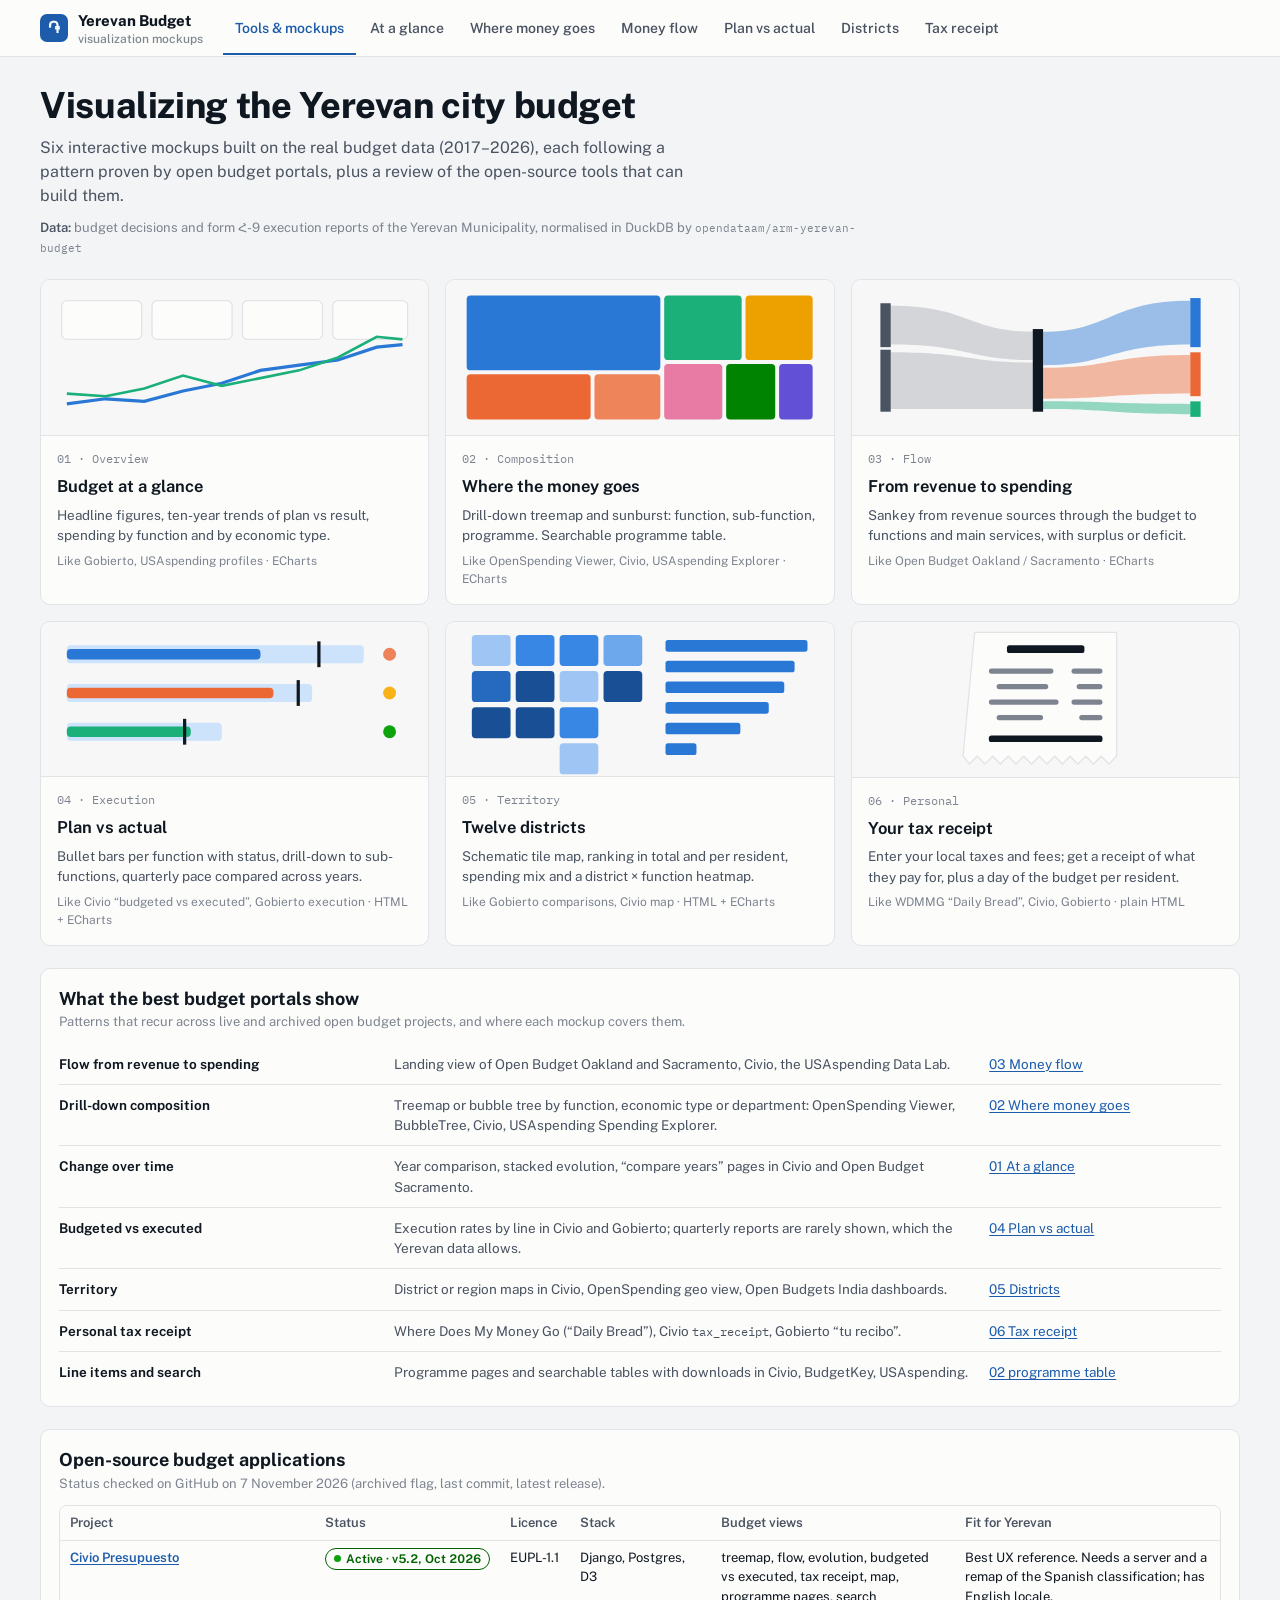
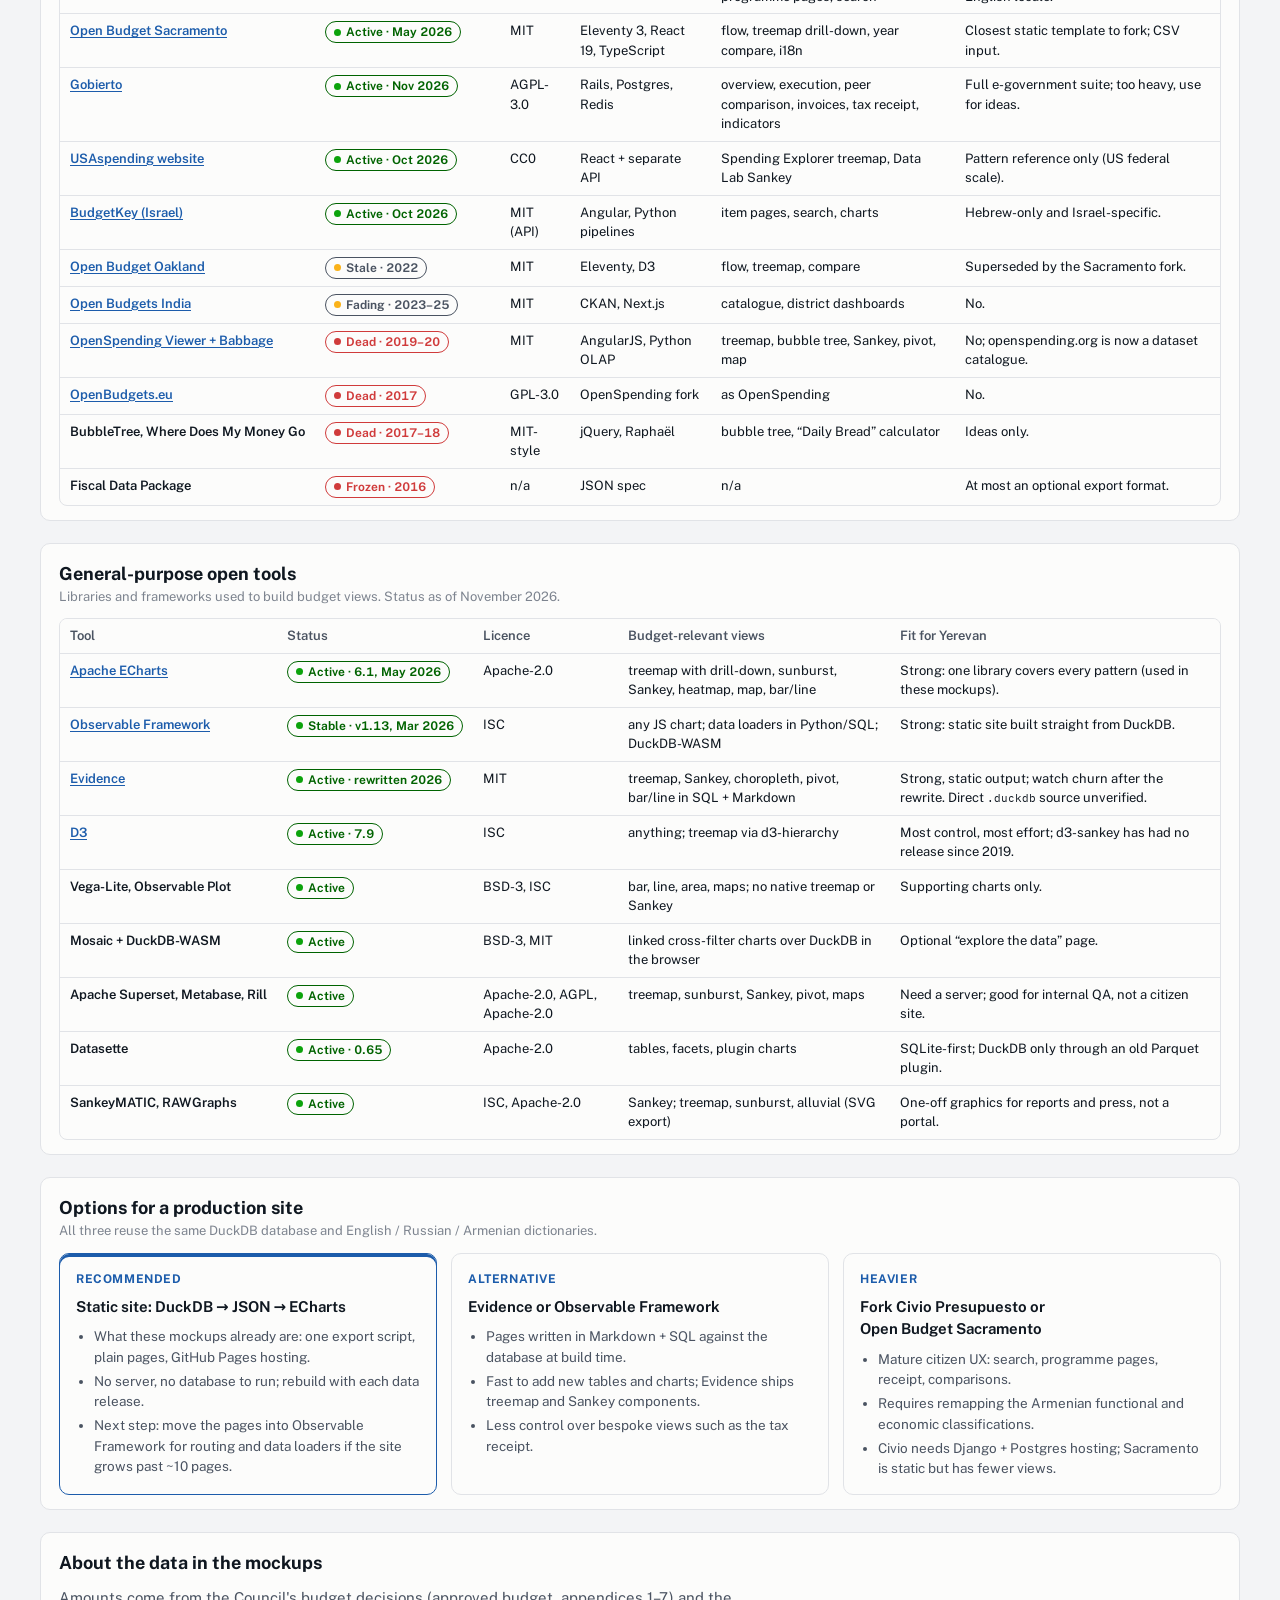
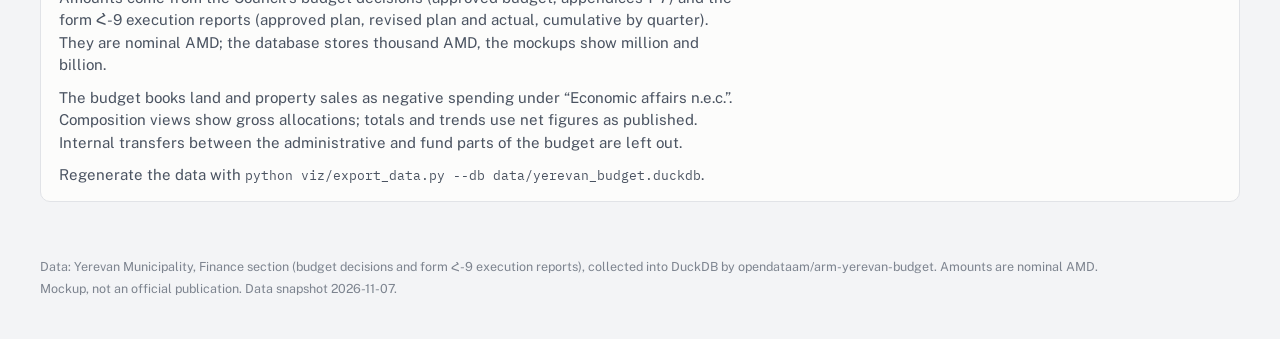
==== viz/mockups/index.html @ e4bfe1ef "feat(viz): interactive budget visualization mockups Six static mockups of the Yerevan city budget wi" ====
<!DOCTYPE html>
<html lang="en">
<head>
<meta charset="utf-8">
<meta name="viewport" content="width=device-width, initial-scale=1">
<title>Yerevan Budget Visualization Mockups</title>
<link rel="preconnect" href="https://fonts.googleapis.com">
<link rel="preconnect" href="https://fonts.gstatic.com" crossorigin>
<link href="https://fonts.googleapis.com/css2?family=IBM+Plex+Mono:wght@400;500&family=Public+Sans:wght@400;500;600;700;800&display=swap" rel="stylesheet">
<link rel="stylesheet" href="assets/style.css">
<style>
  .gallery { display: grid; gap: 16px; grid-template-columns: repeat(auto-fill, minmax(min(100%, 300px), 1fr)); }
  .mock {
    display: grid; grid-template-rows: auto 1fr; background: var(--surface); border: 1px solid var(--line);
    border-radius: var(--radius); overflow: hidden; text-decoration: none; color: inherit; transition: border-color 0.15s, transform 0.15s;
  }
  .mock:hover { border-color: var(--accent); transform: translateY(-2px); }
  .mock svg { display: block; width: 100%; height: auto; background: color-mix(in srgb, var(--bg) 60%, var(--surface)); border-bottom: 1px solid var(--line); }
  .mock .body { padding: 14px 16px 16px; display: grid; gap: 6px; align-content: start; }
  .mock .num { font-family: var(--font-mono); font-size: 12px; color: var(--muted); }
  .mock h3 { font-size: 16.5px; }
  .mock p { font-size: 13.5px; color: var(--ink-2); }
  .mock .from { font-size: 12px; color: var(--muted); }
  .patterns { display: grid; gap: 0; }
  .prow { display: grid; grid-template-columns: minmax(200px, 1.1fr) 2fr minmax(140px, 0.8fr); gap: 16px; padding: 10px 0; border-bottom: 1px solid var(--line); font-size: 13.5px; }
  .prow:last-child { border-bottom: 0; }
  .prow b { font-weight: 650; }
  .prow span { color: var(--ink-2); }
  @media (max-width: 720px) { .prow { grid-template-columns: 1fr; gap: 2px; } }
  table.data td { font-size: 13px; }
  table.data td:first-child { font-weight: 600; white-space: nowrap; }
  .tools-wrap { max-height: none; }
  .recs { display: grid; gap: 14px; grid-template-columns: repeat(auto-fit, minmax(min(100%, 300px), 1fr)); }
  .rec { border: 1px solid var(--line); border-radius: var(--radius); padding: 16px; display: grid; gap: 8px; align-content: start; background: var(--surface); }
  .rec.pick { border-color: var(--accent); box-shadow: inset 0 3px 0 var(--accent); }
  .rec .tag { font-size: 12px; font-weight: 700; color: var(--accent); text-transform: uppercase; letter-spacing: 0.05em; }
  .rec ul { margin: 0; padding-left: 18px; font-size: 13.5px; color: var(--ink-2); display: grid; gap: 4px; }
  .prose { max-width: 75ch; color: var(--ink-2); display: grid; gap: 10px; }
</style>
</head>
<body>
<main class="page">
  <div class="page-head">
    <h1>Visualizing the Yerevan city budget</h1>
    <p class="lede">Six interactive mockups built on the real budget data (2017–2026), each following a pattern proven by open budget portals, plus a review of the open-source tools that can build them.</p>
    <div class="pattern"><span><b>Data:</b> budget decisions and form Հ-9 execution reports of the Yerevan Municipality, normalised in DuckDB by <span class="mono">opendataam/arm-yerevan-budget</span></span></div>
  </div>

  <section class="gallery" aria-label="Mockups">
    <a class="mock" href="overview.html">
      <svg viewBox="0 0 300 120" aria-hidden="true">
        <rect x="16" y="16" width="62" height="30" rx="4" fill="var(--surface)" stroke="var(--line)"/><rect x="86" y="16" width="62" height="30" rx="4" fill="var(--surface)" stroke="var(--line)"/><rect x="156" y="16" width="62" height="30" rx="4" fill="var(--surface)" stroke="var(--line)"/><rect x="226" y="16" width="58" height="30" rx="4" fill="var(--surface)" stroke="var(--line)"/>
        <polyline points="20,96 50,92 80,94 110,86 140,80 170,70 200,66 230,62 260,52 280,50" fill="none" stroke="var(--s1)" stroke-width="2.5"/>
        <polyline points="20,88 50,90 80,84 110,74 140,82 170,76 200,70 230,60 260,44 280,46" fill="none" stroke="var(--s3)" stroke-width="2"/>
      </svg>
      <div class="body"><span class="num">01 · Overview</span><h3>Budget at a glance</h3>
        <p>Headline figures, ten-year trends of plan vs result, spending by function and by economic type.</p>
        <span class="from">Like Gobierto, USAspending profiles · ECharts</span></div>
    </a>
    <a class="mock" href="treemap.html">
      <svg viewBox="0 0 300 120" aria-hidden="true">
        <rect x="16" y="12" width="150" height="58" rx="3" fill="var(--s1)"/><rect x="16" y="73" width="96" height="35" rx="3" fill="var(--s2)"/>
        <rect x="115" y="73" width="51" height="35" rx="3" fill="var(--s2)" opacity="0.8"/><rect x="169" y="12" width="60" height="50" rx="3" fill="var(--s3)"/>
        <rect x="232" y="12" width="52" height="50" rx="3" fill="var(--s4)"/><rect x="169" y="65" width="45" height="43" rx="3" fill="var(--s5)"/>
        <rect x="217" y="65" width="38" height="43" rx="3" fill="var(--s6)"/><rect x="258" y="65" width="26" height="43" rx="3" fill="var(--s7)"/>
      </svg>
      <div class="body"><span class="num">02 · Composition</span><h3>Where the money goes</h3>
        <p>Drill-down treemap and sunburst: function, sub-function, programme. Searchable programme table.</p>
        <span class="from">Like OpenSpending Viewer, Civio, USAspending Explorer · ECharts</span></div>
    </a>
    <a class="mock" href="flow.html">
      <svg viewBox="0 0 300 120" aria-hidden="true">
        <path d="M30 20 C 90 20, 90 40, 140 40 L 140 62 C 90 62, 90 50, 30 50 Z" fill="var(--muted)" opacity="0.3"/>
        <path d="M30 56 C 90 56, 90 64, 140 64 L 140 100 C 90 100, 90 100, 30 100 Z" fill="var(--muted)" opacity="0.3"/>
        <path d="M148 40 C 200 40, 200 16, 262 16 L 262 50 C 200 50, 200 66, 148 66 Z" fill="var(--s1)" opacity="0.45"/>
        <path d="M148 68 C 200 68, 200 58, 262 58 L 262 88 C 200 88, 200 92, 148 92 Z" fill="var(--s2)" opacity="0.45"/>
        <path d="M148 94 C 200 94, 200 96, 262 96 L 262 104 C 200 104, 200 100, 148 100 Z" fill="var(--s3)" opacity="0.45"/>
        <rect x="140" y="38" width="8" height="64" fill="var(--ink)"/><rect x="262" y="14" width="8" height="38" fill="var(--s1)"/><rect x="262" y="56" width="8" height="34" fill="var(--s2)"/><rect x="262" y="94" width="8" height="12" fill="var(--s3)"/>
        <rect x="22" y="18" width="8" height="34" fill="var(--ink-2)"/><rect x="22" y="54" width="8" height="48" fill="var(--ink-2)"/>
      </svg>
      <div class="body"><span class="num">03 · Flow</span><h3>From revenue to spending</h3>
        <p>Sankey from revenue sources through the budget to functions and main services, with surplus or deficit.</p>
        <span class="from">Like Open Budget Oakland / Sacramento · ECharts</span></div>
    </a>
    <a class="mock" href="execution.html">
      <svg viewBox="0 0 300 120" aria-hidden="true">
        <g><rect x="20" y="18" width="230" height="14" rx="3" fill="var(--q1)"/><rect x="20" y="21" width="150" height="8" rx="3" fill="var(--s1)"/><rect x="214" y="15" width="2.5" height="20" fill="var(--ink)"/></g>
        <g><rect x="20" y="48" width="190" height="14" rx="3" fill="var(--q1)"/><rect x="20" y="51" width="160" height="8" rx="3" fill="var(--s2)"/><rect x="198" y="45" width="2.5" height="20" fill="var(--ink)"/></g>
        <g><rect x="20" y="78" width="120" height="14" rx="3" fill="var(--q1)"/><rect x="20" y="81" width="96" height="8" rx="3" fill="var(--s3)"/><rect x="110" y="75" width="2.5" height="20" fill="var(--ink)"/></g>
        <circle cx="270" cy="25" r="5" fill="var(--serious)"/><circle cx="270" cy="55" r="5" fill="var(--warning)"/><circle cx="270" cy="85" r="5" fill="var(--good)"/>
      </svg>
      <div class="body"><span class="num">04 · Execution</span><h3>Plan vs actual</h3>
        <p>Bullet bars per function with status, drill-down to sub-functions, quarterly pace compared across years.</p>
        <span class="from">Like Civio “budgeted vs executed”, Gobierto execution · HTML + ECharts</span></div>
    </a>
    <a class="mock" href="districts.html">
      <svg viewBox="0 0 300 120" aria-hidden="true">
        <g transform="translate(20 10)">
          <rect x="0" y="0" width="30" height="24" rx="3" fill="var(--q2)"/><rect x="34" y="0" width="30" height="24" rx="3" fill="var(--q4)"/><rect x="68" y="0" width="30" height="24" rx="3" fill="var(--q4)"/><rect x="102" y="0" width="30" height="24" rx="3" fill="var(--q3)"/>
          <rect x="0" y="28" width="30" height="24" rx="3" fill="var(--q5)"/><rect x="34" y="28" width="30" height="24" rx="3" fill="var(--q6)"/><rect x="68" y="28" width="30" height="24" rx="3" fill="var(--q2)"/><rect x="102" y="28" width="30" height="24" rx="3" fill="var(--q6)"/>
          <rect x="0" y="56" width="30" height="24" rx="3" fill="var(--q6)"/><rect x="34" y="56" width="30" height="24" rx="3" fill="var(--q6)"/><rect x="68" y="56" width="30" height="24" rx="3" fill="var(--q4)"/>
          <rect x="68" y="84" width="30" height="24" rx="3" fill="var(--q2)"/>
        </g>
        <g transform="translate(170 14)"><rect width="110" height="9" rx="2" fill="var(--s1)"/><rect y="16" width="100" height="9" rx="2" fill="var(--s1)"/><rect y="32" width="92" height="9" rx="2" fill="var(--s1)"/><rect y="48" width="80" height="9" rx="2" fill="var(--s1)"/><rect y="64" width="58" height="9" rx="2" fill="var(--s1)"/><rect y="80" width="24" height="9" rx="2" fill="var(--s1)"/></g>
      </svg>
      <div class="body"><span class="num">05 · Territory</span><h3>Twelve districts</h3>
        <p>Schematic tile map, ranking in total and per resident, spending mix and a district × function heatmap.</p>
        <span class="from">Like Gobierto comparisons, Civio map · HTML + ECharts</span></div>
    </a>
    <a class="mock" href="receipt.html">
      <svg viewBox="0 0 300 120" aria-hidden="true">
        <path d="M95 8 H205 V104 l-6 6 -6 -6 -6 6 -6 -6 -6 6 -6 -6 -6 6 -6 -6 -6 6 -6 -6 -6 6 -6 -6 -6 6 -6 -6 -6 6 -6 -6 -6 6 -6 -6 -6 6 -5 -6 Z" fill="var(--surface)" stroke="var(--line)"/>
        <rect x="120" y="18" width="60" height="6" rx="2" fill="var(--ink)"/>
        <g fill="var(--muted)"><rect x="106" y="36" width="50" height="4" rx="2"/><rect x="170" y="36" width="24" height="4" rx="2"/><rect x="112" y="48" width="40" height="4" rx="2"/><rect x="174" y="48" width="20" height="4" rx="2"/><rect x="106" y="60" width="54" height="4" rx="2"/><rect x="170" y="60" width="24" height="4" rx="2"/><rect x="112" y="72" width="36" height="4" rx="2"/><rect x="176" y="72" width="18" height="4" rx="2"/></g>
        <rect x="106" y="88" width="88" height="5" rx="2" fill="var(--ink)"/>
      </svg>
      <div class="body"><span class="num">06 · Personal</span><h3>Your tax receipt</h3>
        <p>Enter your local taxes and fees; get a receipt of what they pay for, plus a day of the budget per resident.</p>
        <span class="from">Like WDMMG “Daily Bread”, Civio, Gobierto · plain HTML</span></div>
    </a>
  </section>

  <section class="card">
    <div class="card-head"><div><h2>What the best budget portals show</h2><p>Patterns that recur across live and archived open budget projects, and where each mockup covers them.</p></div></div>
    <div class="patterns">
      <div class="prow"><b>Flow from revenue to spending</b><span>Landing view of Open Budget Oakland and Sacramento, Civio, the USAspending Data Lab.</span><a href="flow.html">03 Money flow</a></div>
      <div class="prow"><b>Drill-down composition</b><span>Treemap or bubble tree by function, economic type or department: OpenSpending Viewer, BubbleTree, Civio, USAspending Spending Explorer.</span><a href="treemap.html">02 Where money goes</a></div>
      <div class="prow"><b>Change over time</b><span>Year comparison, stacked evolution, “compare years” pages in Civio and Open Budget Sacramento.</span><a href="overview.html">01 At a glance</a></div>
      <div class="prow"><b>Budgeted vs executed</b><span>Execution rates by line in Civio and Gobierto; quarterly reports are rarely shown, which the Yerevan data allows.</span><a href="execution.html">04 Plan vs actual</a></div>
      <div class="prow"><b>Territory</b><span>District or region maps in Civio, OpenSpending geo view, Open Budgets India dashboards.</span><a href="districts.html">05 Districts</a></div>
      <div class="prow"><b>Personal tax receipt</b><span>Where Does My Money Go (“Daily Bread”), Civio <span class="mono">tax_receipt</span>, Gobierto “tu recibo”.</span><a href="receipt.html">06 Tax receipt</a></div>
      <div class="prow"><b>Line items and search</b><span>Programme pages and searchable tables with downloads in Civio, BudgetKey, USAspending.</span><a href="treemap.html">02 programme table</a></div>
    </div>
  </section>

  <section class="card">
    <div class="card-head"><div><h2>Open-source budget applications</h2><p>Status checked on GitHub on 7 November 2026 (archived flag, last commit, latest release).</p></div></div>
    <div class="table-wrap tools-wrap"><table class="data">
      <thead><tr><th>Project</th><th>Status</th><th>Licence</th><th>Stack</th><th>Budget views</th><th>Fit for Yerevan</th></tr></thead>
      <tbody>
        <tr><td><a href="https://github.com/civio/presupuesto">Civio Presupuesto</a></td><td><span class="pill good">Active · v5.2, Oct 2026</span></td><td>EUPL-1.1</td><td>Django, Postgres, D3</td><td>treemap, flow, evolution, budgeted vs executed, tax receipt, map, programme pages, search</td><td>Best UX reference. Needs a server and a remap of the Spanish classification; has English locale.</td></tr>
        <tr><td><a href="https://github.com/opensacorg/openbudgetsac.org">Open Budget Sacramento</a></td><td><span class="pill good">Active · May 2026</span></td><td>MIT</td><td>Eleventy 3, React 19, TypeScript</td><td>flow, treemap drill-down, year compare, i18n</td><td>Closest static template to fork; CSV input.</td></tr>
        <tr><td><a href="https://github.com/PopulateTools/gobierto">Gobierto</a></td><td><span class="pill good">Active · Nov 2026</span></td><td>AGPL-3.0</td><td>Rails, Postgres, Redis</td><td>overview, execution, peer comparison, invoices, tax receipt, indicators</td><td>Full e-government suite; too heavy, use for ideas.</td></tr>
        <tr><td><a href="https://github.com/fedspendingtransparency/usaspending-website">USAspending website</a></td><td><span class="pill good">Active · Oct 2026</span></td><td>CC0</td><td>React + separate API</td><td>Spending Explorer treemap, Data Lab Sankey</td><td>Pattern reference only (US federal scale).</td></tr>
        <tr><td><a href="https://github.com/OpenBudget/budgetkey-app">BudgetKey (Israel)</a></td><td><span class="pill good">Active · Oct 2026</span></td><td>MIT (API)</td><td>Angular, Python pipelines</td><td>item pages, search, charts</td><td>Hebrew-only and Israel-specific.</td></tr>
        <tr><td><a href="https://github.com/openoakland/openbudgetoakland">Open Budget Oakland</a></td><td><span class="pill warning">Stale · 2022</span></td><td>MIT</td><td>Eleventy, D3</td><td>flow, treemap, compare</td><td>Superseded by the Sacramento fork.</td></tr>
        <tr><td><a href="https://github.com/cbgaindia">Open Budgets India</a></td><td><span class="pill warning">Fading · 2023–25</span></td><td>MIT</td><td>CKAN, Next.js</td><td>catalogue, district dashboards</td><td>No.</td></tr>
        <tr><td><a href="https://github.com/openspending/os-viewer">OpenSpending Viewer + Babbage</a></td><td><span class="pill critical">Dead · 2019–20</span></td><td>MIT</td><td>AngularJS, Python OLAP</td><td>treemap, bubble tree, Sankey, pivot, map</td><td>No; openspending.org is now a dataset catalogue.</td></tr>
        <tr><td><a href="https://github.com/openbudgets/platform">OpenBudgets.eu</a></td><td><span class="pill critical">Dead · 2017</span></td><td>GPL-3.0</td><td>OpenSpending fork</td><td>as OpenSpending</td><td>No.</td></tr>
        <tr><td>BubbleTree, Where Does My Money Go</td><td><span class="pill critical">Dead · 2017–18</span></td><td>MIT-style</td><td>jQuery, Raphaël</td><td>bubble tree, “Daily Bread” calculator</td><td>Ideas only.</td></tr>
        <tr><td>Fiscal Data Package</td><td><span class="pill critical">Frozen · 2016</span></td><td>n/a</td><td>JSON spec</td><td>n/a</td><td>At most an optional export format.</td></tr>
      </tbody>
    </table></div>
  </section>

  <section class="card">
    <div class="card-head"><div><h2>General-purpose open tools</h2><p>Libraries and frameworks used to build budget views. Status as of November 2026.</p></div></div>
    <div class="table-wrap tools-wrap"><table class="data">
      <thead><tr><th>Tool</th><th>Status</th><th>Licence</th><th>Budget-relevant views</th><th>Fit for Yerevan</th></tr></thead>
      <tbody>
        <tr><td><a href="https://echarts.apache.org">Apache ECharts</a></td><td><span class="pill good">Active · 6.1, May 2026</span></td><td>Apache-2.0</td><td>treemap with drill-down, sunburst, Sankey, heatmap, map, bar/line</td><td>Strong: one library covers every pattern (used in these mockups).</td></tr>
        <tr><td><a href="https://observablehq.com/framework/">Observable Framework</a></td><td><span class="pill good">Stable · v1.13, Mar 2026</span></td><td>ISC</td><td>any JS chart; data loaders in Python/SQL; DuckDB-WASM</td><td>Strong: static site built straight from DuckDB.</td></tr>
        <tr><td><a href="https://evidence.dev">Evidence</a></td><td><span class="pill good">Active · rewritten 2026</span></td><td>MIT</td><td>treemap, Sankey, choropleth, pivot, bar/line in SQL + Markdown</td><td>Strong, static output; watch churn after the rewrite. Direct <span class="mono">.duckdb</span> source unverified.</td></tr>
        <tr><td><a href="https://d3js.org">D3</a></td><td><span class="pill good">Active · 7.9</span></td><td>ISC</td><td>anything; treemap via d3-hierarchy</td><td>Most control, most effort; d3-sankey has had no release since 2019.</td></tr>
        <tr><td>Vega-Lite, Observable Plot</td><td><span class="pill good">Active</span></td><td>BSD-3, ISC</td><td>bar, line, area, maps; no native treemap or Sankey</td><td>Supporting charts only.</td></tr>
        <tr><td>Mosaic + DuckDB-WASM</td><td><span class="pill good">Active</span></td><td>BSD-3, MIT</td><td>linked cross-filter charts over DuckDB in the browser</td><td>Optional “explore the data” page.</td></tr>
        <tr><td>Apache Superset, Metabase, Rill</td><td><span class="pill good">Active</span></td><td>Apache-2.0, AGPL, Apache-2.0</td><td>treemap, sunburst, Sankey, pivot, maps</td><td>Need a server; good for internal QA, not a citizen site.</td></tr>
        <tr><td>Datasette</td><td><span class="pill good">Active · 0.65</span></td><td>Apache-2.0</td><td>tables, facets, plugin charts</td><td>SQLite-first; DuckDB only through an old Parquet plugin.</td></tr>
        <tr><td>SankeyMATIC, RAWGraphs</td><td><span class="pill good">Active</span></td><td>ISC, Apache-2.0</td><td>Sankey; treemap, sunburst, alluvial (SVG export)</td><td>One-off graphics for reports and press, not a portal.</td></tr>
      </tbody>
    </table></div>
  </section>

  <section class="card">
    <div class="card-head"><div><h2>Options for a production site</h2><p>All three reuse the same DuckDB database and English / Russian / Armenian dictionaries.</p></div></div>
    <div class="recs">
      <div class="rec pick"><span class="tag">Recommended</span><h3>Static site: DuckDB → JSON → ECharts</h3>
        <ul><li>What these mockups already are: one export script, plain pages, GitHub Pages hosting.</li>
          <li>No server, no database to run; rebuild with each data release.</li>
          <li>Next step: move the pages into Observable Framework for routing and data loaders if the site grows past ~10 pages.</li></ul></div>
      <div class="rec"><span class="tag">Alternative</span><h3>Evidence or Observable Framework</h3>
        <ul><li>Pages written in Markdown + SQL against the database at build time.</li>
          <li>Fast to add new tables and charts; Evidence ships treemap and Sankey components.</li>
          <li>Less control over bespoke views such as the tax receipt.</li></ul></div>
      <div class="rec"><span class="tag">Heavier</span><h3>Fork Civio Presupuesto or Open Budget Sacramento</h3>
        <ul><li>Mature citizen UX: search, programme pages, receipt, comparisons.</li>
          <li>Requires remapping the Armenian functional and economic classifications.</li>
          <li>Civio needs Django + Postgres hosting; Sacramento is static but has fewer views.</li></ul></div>
    </div>
  </section>

  <section class="card">
    <h2>About the data in the mockups</h2>
    <div class="prose">
      <p>Amounts come from the Council's budget decisions (approved budget, appendices 1–7) and the form Հ-9 execution reports (approved plan, revised plan and actual, cumulative by quarter). They are nominal AMD; the database stores thousand AMD, the mockups show million and billion.</p>
      <p>The budget books land and property sales as negative spending under “Economic affairs n.e.c.”. Composition views show gross allocations; totals and trends use net figures as published. Internal transfers between the administrative and fund parts of the budget are left out.</p>
      <p>Regenerate the data with <span class="mono">python viz/export_data.py --db data/yerevan_budget.duckdb</span>.</p>
    </div>
  </section>
</main>

<script src="data.js"></script>
<script src="assets/common.js"></script>
<script>YB.header("index.html");</script>
</body>
</html>
---- viz/mockups/assets/style.css ----
/* Yerevan budget visualization mockups: shared tokens and layout.
   Layout idea: a civic data desk. Neutral cool plane, white working surfaces, one ink-blue accent;
   charts carry the colour, chrome stays quiet. */
:root {
  color-scheme: light;
  --bg: #f3f4f6;
  --surface: #fcfcfb;
  --ink: #0f1720;
  --ink-2: #4a5361;
  --muted: #7d848f;
  --line: #e1e3e7;
  --axis: #c3c6cc;
  --accent: #1c5cab;
  --accent-soft: #e4edf9;
  --hover: rgba(15, 23, 32, 0.05);

  /* categorical series (validated set, fixed order) */
  --s1: #2a78d6; --s2: #eb6834; --s3: #1baf7a; --s4: #eda100;
  --s5: #e87ba4; --s6: #008300; --s7: #6250d6; --s8: #e34948;
  --s-other: #a8a69f;
  /* sequential blue ramp */
  --q1: #cde2fb; --q2: #9ec5f4; --q3: #6da7ec; --q4: #3987e5; --q5: #256abf; --q6: #184f95; --q7: #0d366b;
  /* status */
  --good: #0ca30c; --warning: #fab219; --serious: #ec835a; --critical: #d03b3b;
  --good-ink: #006300;

  --font-body: "Public Sans", system-ui, -apple-system, "Segoe UI", sans-serif;
  --font-mono: "IBM Plex Mono", ui-monospace, "SF Mono", Menlo, monospace;
  --radius: 10px;
}
@media (prefers-color-scheme: dark) {
  :root:not([data-theme="light"]) {
    color-scheme: dark;
    --bg: #0d0f12; --surface: #17191c; --ink: #eef0f3; --ink-2: #b7bdc6; --muted: #858b95;
    --line: #2a2d32; --axis: #3a3d43; --accent: #6da7ec; --accent-soft: #1a2940; --hover: rgba(255, 255, 255, 0.06);
    --s1: #3987e5; --s2: #d95926; --s3: #199e70; --s4: #c98500;
    --s5: #d55181; --s6: #008300; --s7: #9085e9; --s8: #e66767; --s-other: #6b6a66;
    --q1: #16243a; --q2: #184f95; --q3: #256abf; --q4: #3987e5; --q5: #6da7ec; --q6: #9ec5f4; --q7: #cde2fb;
    --good-ink: #0ca30c;
  }
}
:root[data-theme="dark"] {
  color-scheme: dark;
  --bg: #0d0f12; --surface: #17191c; --ink: #eef0f3; --ink-2: #b7bdc6; --muted: #858b95;
  --line: #2a2d32; --axis: #3a3d43; --accent: #6da7ec; --accent-soft: #1a2940; --hover: rgba(255, 255, 255, 0.06);
  --s1: #3987e5; --s2: #d95926; --s3: #199e70; --s4: #c98500;
  --s5: #d55181; --s6: #008300; --s7: #9085e9; --s8: #e66767; --s-other: #6b6a66;
  --q1: #16243a; --q2: #184f95; --q3: #256abf; --q4: #3987e5; --q5: #6da7ec; --q6: #9ec5f4; --q7: #cde2fb;
  --good-ink: #0ca30c;
}

* { box-sizing: border-box; }
html { -webkit-text-size-adjust: 100%; }
body {
  margin: 0;
  background: var(--bg);
  color: var(--ink);
  font: 15px/1.5 var(--font-body);
}
a { color: var(--accent); text-underline-offset: 2px; }
:focus-visible { outline: 2px solid var(--accent); outline-offset: 2px; border-radius: 4px; }
h1, h2, h3 { text-wrap: balance; margin: 0; }
h1 { font-size: clamp(26px, 3.4vw, 36px); line-height: 1.15; font-weight: 750; letter-spacing: -0.01em; }
h2 { font-size: 18px; line-height: 1.3; font-weight: 700; }
h3 { font-size: 15px; font-weight: 650; }
p { margin: 0; }
.num, td.num, .tabular { font-variant-numeric: tabular-nums; }
.mono { font-family: var(--font-mono); font-size: 0.86em; }

/* top bar */
.topbar {
  background: var(--surface);
  border-bottom: 1px solid var(--line);
  position: sticky; top: 0; z-index: 10;
}
.topbar-inner {
  max-width: 1240px; margin: 0 auto; padding: 0 20px;
  display: flex; align-items: center; gap: 20px; min-height: 56px; flex-wrap: wrap;
}
.brand { display: flex; align-items: center; gap: 10px; font-weight: 750; color: var(--ink); text-decoration: none; white-space: nowrap; }
.brand-mark {
  width: 28px; height: 28px; border-radius: 7px; background: var(--accent); color: var(--surface);
  display: grid; place-items: center; font-size: 16px; font-weight: 700;
}
.brand small { display: block; font-weight: 500; color: var(--muted); font-size: 12px; line-height: 1.1; }
.nav { display: flex; gap: 2px; overflow-x: auto; scrollbar-width: none; flex: 1; }
.nav::-webkit-scrollbar { display: none; }
.nav a {
  padding: 16px 12px 14px; color: var(--ink-2); text-decoration: none; font-size: 14px; font-weight: 550;
  border-bottom: 2px solid transparent; white-space: nowrap;
}
.nav a:hover { color: var(--ink); }
.nav a[aria-current="page"] { color: var(--accent); border-bottom-color: var(--accent); }

/* page */
.page { max-width: 1240px; margin: 0 auto; padding: 28px 20px 56px; display: grid; grid-template-columns: minmax(0, 1fr); gap: 22px; }
.page-head { display: grid; gap: 10px; max-width: 820px; }
.lede { color: var(--ink-2); font-size: 16px; max-width: 68ch; }
.pattern {
  display: flex; flex-wrap: wrap; gap: 6px 14px; font-size: 13px; color: var(--muted); align-items: center;
}
.pattern b { color: var(--ink-2); font-weight: 600; }
.chip {
  display: inline-flex; align-items: center; gap: 6px; padding: 2px 9px; border-radius: 999px;
  background: var(--accent-soft); color: var(--accent); font-size: 12.5px; font-weight: 600; white-space: nowrap;
}

/* filters */
.filters { display: flex; flex-wrap: wrap; gap: 10px 18px; align-items: center; }
.filter { display: flex; align-items: center; gap: 8px; font-size: 13px; color: var(--ink-2); flex-wrap: wrap; min-width: 0; }
.seg { display: inline-flex; flex-wrap: wrap; background: var(--surface); border: 1px solid var(--line); border-radius: 8px; padding: 2px; }
.seg button {
  font: inherit; font-size: 13px; font-weight: 600; color: var(--ink-2); background: none; border: 0;
  padding: 5px 11px; border-radius: 6px; cursor: pointer;
}
.seg button:hover { background: var(--hover); color: var(--ink); }
.seg button[aria-pressed="true"] { background: var(--accent); color: var(--surface); }
select, input[type="number"], input[type="search"] {
  font: inherit; font-size: 14px; color: var(--ink); background: var(--surface);
  border: 1px solid var(--axis); border-radius: 8px; padding: 6px 10px;
}

/* cards */
.grid { display: grid; gap: 18px; }
.grid-2 { grid-template-columns: repeat(auto-fit, minmax(min(100%, 460px), 1fr)); }
.grid-3 { grid-template-columns: 2fr 1fr; }
@media (max-width: 900px) { .grid-3 { grid-template-columns: 1fr; } }
.card {
  background: var(--surface); border: 1px solid var(--line); border-radius: var(--radius);
  padding: 18px 18px 14px; display: grid; gap: 12px; min-width: 0; align-content: start;
}
.card-head { display: flex; justify-content: space-between; align-items: flex-start; gap: 12px; flex-wrap: wrap; }
.card-head p { color: var(--muted); font-size: 13px; margin-top: 2px; }
.chart { width: 100%; min-height: 320px; }
.chart.tall { min-height: 460px; }
.chart.xtall { min-height: 560px; }
.note { font-size: 12.5px; color: var(--muted); max-width: 90ch; }
.note b { color: var(--ink-2); font-weight: 600; }

/* stat tiles */
.tiles { display: grid; gap: 14px; grid-template-columns: repeat(auto-fit, minmax(min(100%, 230px), 1fr)); }
.tile { background: var(--surface); border: 1px solid var(--line); border-radius: var(--radius); padding: 16px 18px; display: grid; gap: 4px; }
.tile-label { font-size: 13px; color: var(--ink-2); font-weight: 550; }
.tile-value { font-size: 30px; font-weight: 750; letter-spacing: -0.01em; line-height: 1.15; }
.tile-value small { font-size: 15px; font-weight: 600; color: var(--ink-2); margin-left: 3px; }
.tile-sub { font-size: 12.5px; color: var(--muted); }
.meter { height: 6px; background: var(--line); border-radius: 3px; overflow: hidden; margin-top: 6px; }
.meter > span { display: block; height: 100%; background: var(--s1); border-radius: 3px; }

/* legend */
.legend { display: flex; flex-wrap: wrap; gap: 6px 14px; font-size: 12.5px; color: var(--ink-2); }
.legend span { display: inline-flex; align-items: center; gap: 6px; }
.legend i { width: 10px; height: 10px; border-radius: 2px; display: inline-block; }
.legend i.line { height: 2px; width: 14px; border-radius: 1px; }

/* table view */
.table-wrap { overflow-x: auto; border: 1px solid var(--line); border-radius: 8px; max-height: 420px; }
table.data { width: 100%; border-collapse: collapse; font-size: 13px; }
table.data th, table.data td { padding: 7px 10px; border-bottom: 1px solid var(--line); text-align: left; vertical-align: top; }
table.data th { position: sticky; top: 0; background: var(--surface); color: var(--ink-2); font-weight: 600; z-index: 1; }
table.data td.num, table.data th.num { text-align: right; white-space: nowrap; font-variant-numeric: tabular-nums; }
table.data tr:last-child td { border-bottom: 0; }
.toggle-table {
  font: inherit; font-size: 12.5px; font-weight: 600; color: var(--accent); background: none;
  border: 1px solid var(--line); border-radius: 6px; padding: 4px 9px; cursor: pointer;
}
.toggle-table:hover { background: var(--hover); }
[hidden] { display: none !important; }

/* tooltip (custom, for non-ECharts views) */
.tip {
  position: fixed; pointer-events: none; z-index: 50; background: var(--surface); color: var(--ink);
  border: 1px solid var(--line); border-radius: 8px; padding: 8px 10px; font-size: 12.5px;
  box-shadow: 0 6px 22px rgba(0, 0, 0, 0.14); max-width: 300px; opacity: 0; transition: opacity 0.1s;
}
.tip.on { opacity: 1; }
.tip b { display: block; font-size: 14px; }

/* status pill */
.pill {
  display: inline-flex; align-items: center; gap: 5px; font-size: 12px; font-weight: 650; padding: 1px 8px;
  border-radius: 999px; border: 1px solid currentColor; white-space: nowrap; font-variant-numeric: tabular-nums;
}
.pill::before { content: ""; width: 7px; height: 7px; border-radius: 50%; background: var(--dot, currentColor); }
.pill.good { color: var(--good-ink); --dot: var(--good); }
.pill.warning { color: var(--ink-2); --dot: var(--warning); }
.pill.serious { color: var(--ink-2); --dot: var(--serious); }
.pill.critical { color: var(--critical); --dot: var(--critical); }

footer.foot {
  max-width: 1240px; margin: 0 auto; padding: 0 20px 40px; color: var(--muted); font-size: 12.5px;
  display: grid; gap: 4px;
}

@media (max-width: 560px) {
  .page { padding: 20px 16px 40px; }
  .topbar-inner { padding: 0 16px; }
  .card { padding: 14px 12px 12px; }
  .tile-value { font-size: 26px; }
}
@media (prefers-reduced-motion: reduce) {
  * { transition: none !important; animation: none !important; }
}
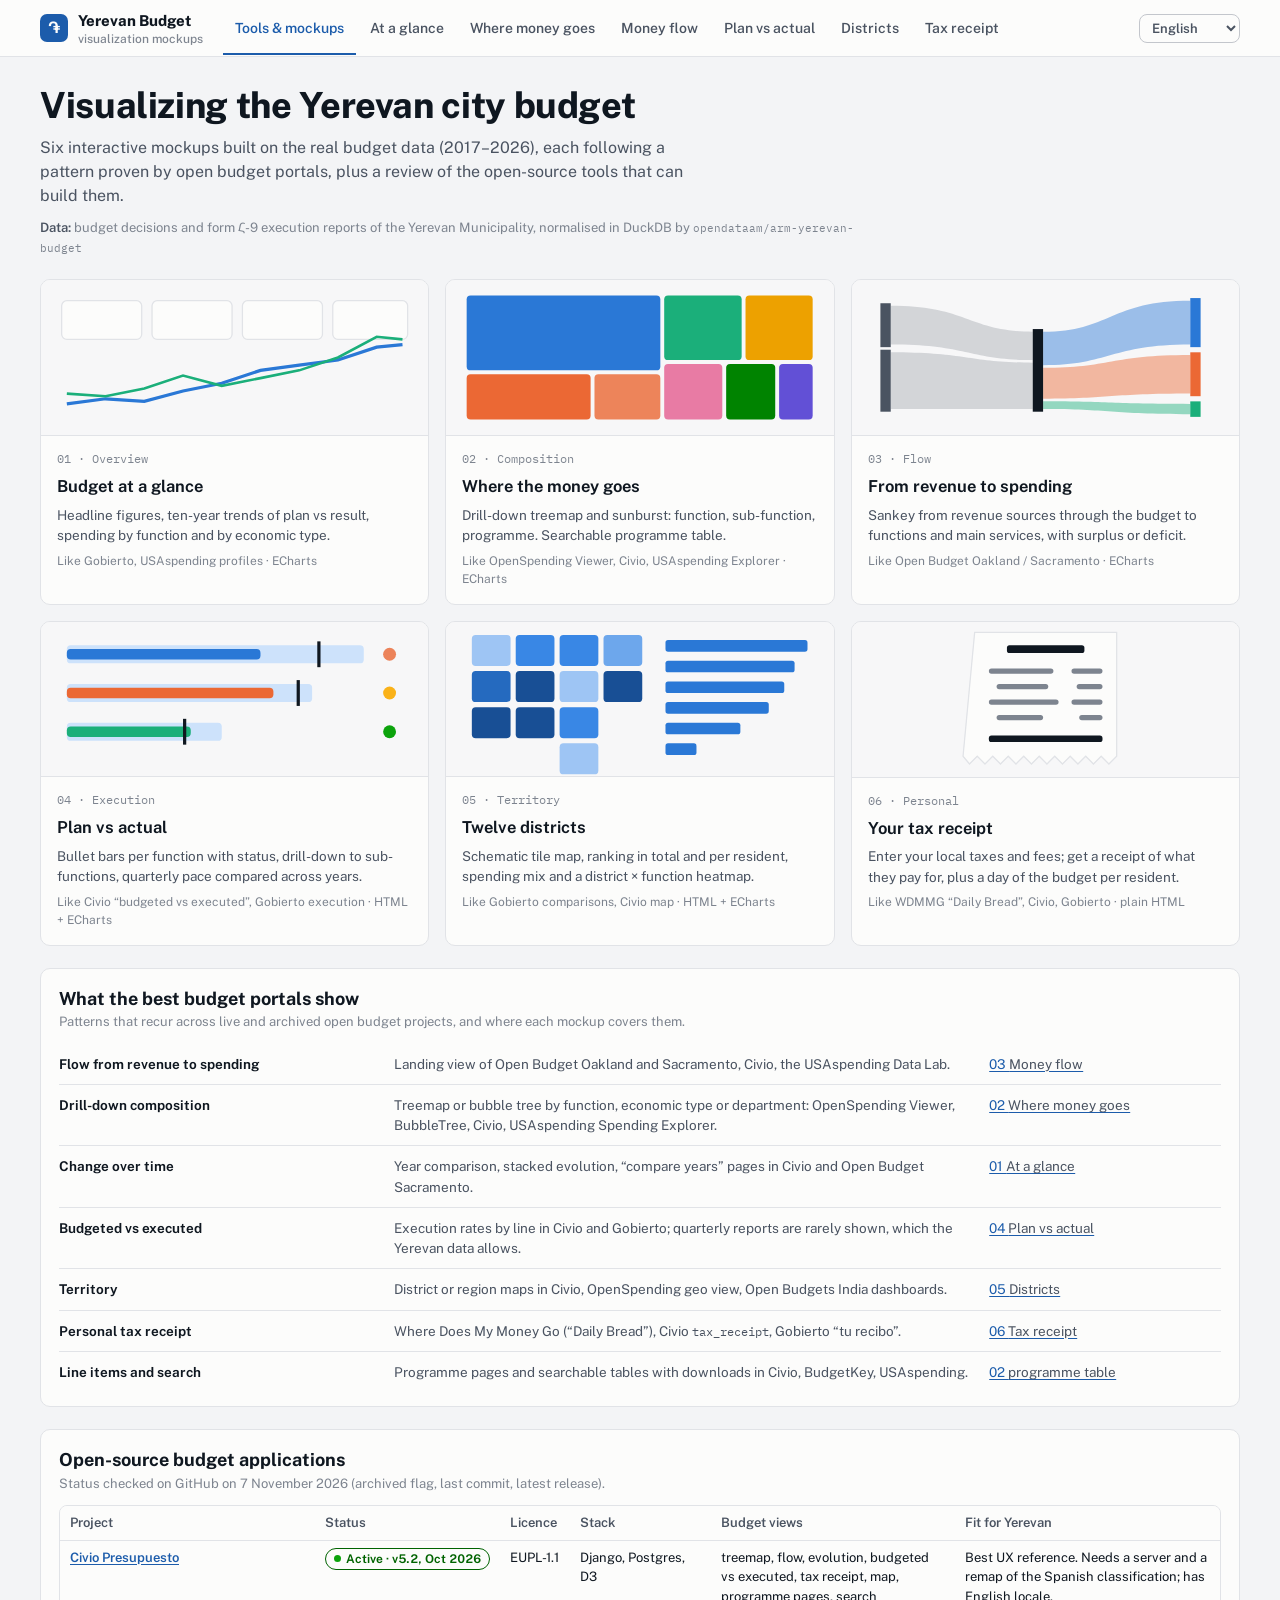
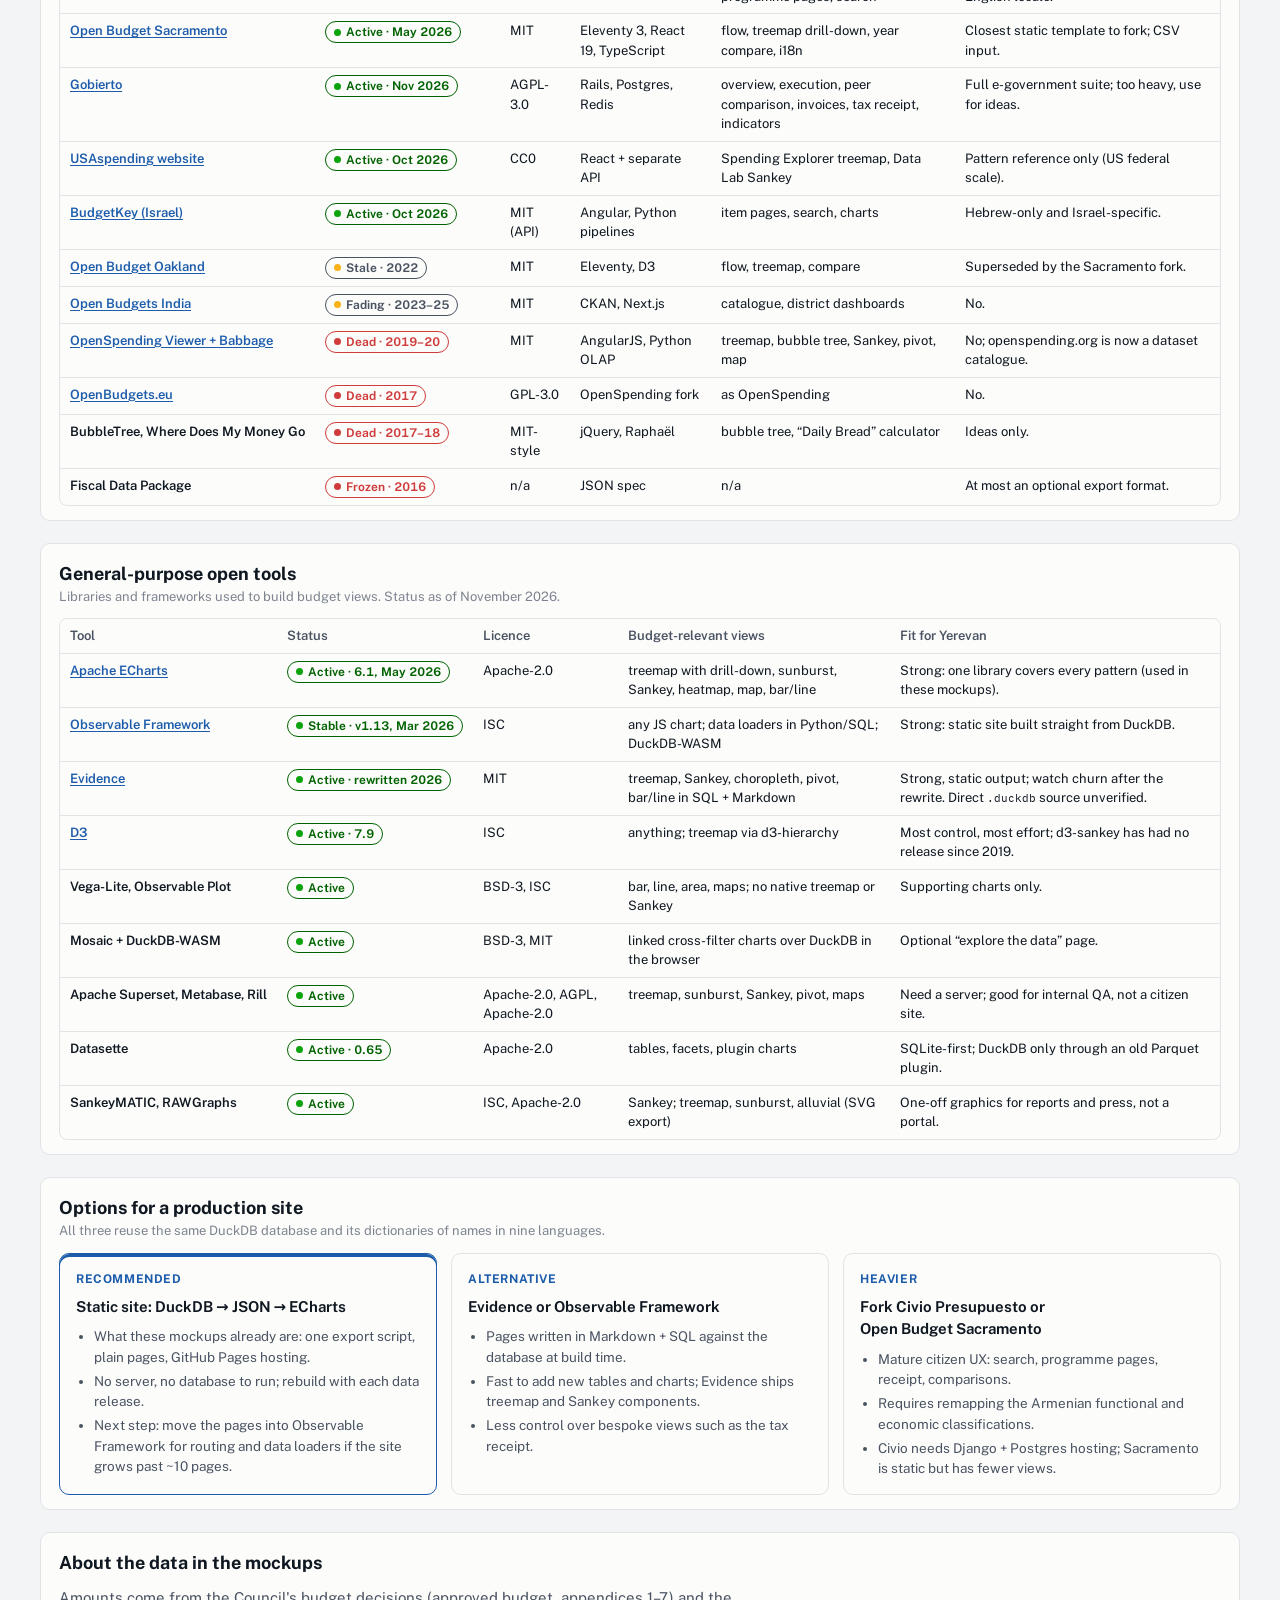
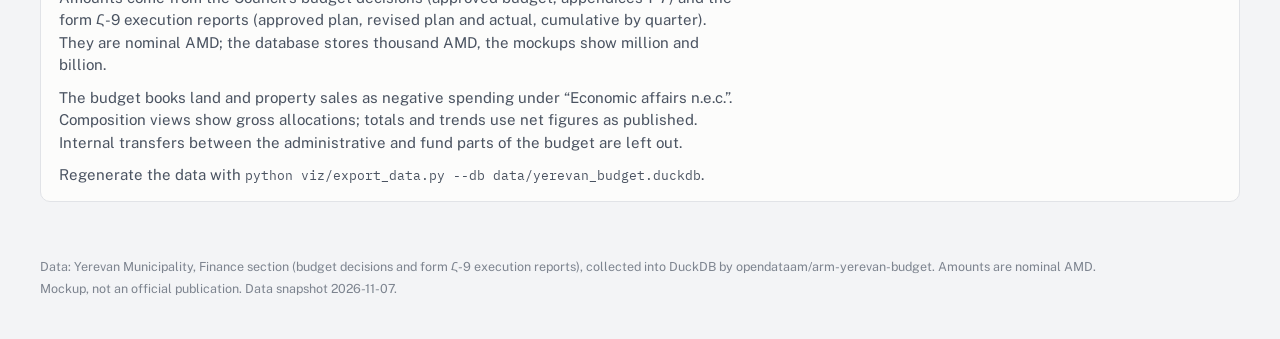
==== commit b1caec3b: "feat(viz): mockups in every language of the data The mockups switch between Armenian, English, Russi" ====
--- a/viz/mockups/index.html
+++ b/viz/mockups/index.html
@@ -3,10 +3,10 @@
 <head>
 <meta charset="utf-8">
 <meta name="viewport" content="width=device-width, initial-scale=1">
-<title>Yerevan Budget Visualization Mockups</title>
+<title data-i18n="index.title">Yerevan Budget Visualization Mockups</title>
 <link rel="preconnect" href="https://fonts.googleapis.com">
 <link rel="preconnect" href="https://fonts.gstatic.com" crossorigin>
-<link href="https://fonts.googleapis.com/css2?family=IBM+Plex+Mono:wght@400;500&family=Public+Sans:wght@400;500;600;700;800&display=swap" rel="stylesheet">
+<link href="https://fonts.googleapis.com/css2?family=IBM+Plex+Mono:wght@400;500&family=Public+Sans:wght@400;500;600;700;800&family=Noto+Sans:wght@400;500;600;700;800&family=Noto+Sans+Armenian:wght@400;500;600;700;800&family=Noto+Sans+Arabic:wght@400;500;600;700;800&display=swap" rel="stylesheet">
 <link rel="stylesheet" href="assets/style.css">
 <style>
   .gallery { display: grid; gap: 16px; grid-template-columns: repeat(auto-fill, minmax(min(100%, 300px), 1fr)); }
@@ -15,7 +15,7 @@
     border-radius: var(--radius); overflow: hidden; text-decoration: none; color: inherit; transition: border-color 0.15s, transform 0.15s;
   }
   .mock:hover { border-color: var(--accent); transform: translateY(-2px); }
-  .mock svg { display: block; width: 100%; height: auto; background: color-mix(in srgb, var(--bg) 60%, var(--surface)); border-bottom: 1px solid var(--line); }
+  .mock svg { display: block; width: 100%; height: auto; background: color-mix(in srgb, var(--bg) 60%, var(--surface)); border-bottom: 1px solid var(--line); direction: ltr; }
   .mock .body { padding: 14px 16px 16px; display: grid; gap: 6px; align-content: start; }
   .mock .num { font-family: var(--font-mono); font-size: 12px; color: var(--muted); }
   .mock h3 { font-size: 16.5px; }
@@ -34,28 +34,28 @@
   .rec { border: 1px solid var(--line); border-radius: var(--radius); padding: 16px; display: grid; gap: 8px; align-content: start; background: var(--surface); }
   .rec.pick { border-color: var(--accent); box-shadow: inset 0 3px 0 var(--accent); }
   .rec .tag { font-size: 12px; font-weight: 700; color: var(--accent); text-transform: uppercase; letter-spacing: 0.05em; }
-  .rec ul { margin: 0; padding-left: 18px; font-size: 13.5px; color: var(--ink-2); display: grid; gap: 4px; }
+  .rec ul { margin: 0; padding-inline-start: 18px; font-size: 13.5px; color: var(--ink-2); display: grid; gap: 4px; }
   .prose { max-width: 75ch; color: var(--ink-2); display: grid; gap: 10px; }
 </style>
 </head>
 <body>
 <main class="page">
   <div class="page-head">
-    <h1>Visualizing the Yerevan city budget</h1>
-    <p class="lede">Six interactive mockups built on the real budget data (2017–2026), each following a pattern proven by open budget portals, plus a review of the open-source tools that can build them.</p>
-    <div class="pattern"><span><b>Data:</b> budget decisions and form Հ-9 execution reports of the Yerevan Municipality, normalised in DuckDB by <span class="mono">opendataam/arm-yerevan-budget</span></span></div>
+    <h1 data-i18n="index.h1">Visualizing the Yerevan city budget</h1>
+    <p class="lede" data-i18n="index.lede">Six interactive mockups built on the real budget data (2017–2026), each following a pattern proven by open budget portals, plus a review of the open-source tools that can build them.</p>
+    <div class="pattern"><span data-i18n-html="index.data_note"><b>Data:</b> budget decisions and form Հ-9 execution reports of the Yerevan Municipality, normalised in DuckDB by <span class="mono">opendataam/arm-yerevan-budget</span></span></div>
   </div>
 
-  <section class="gallery" aria-label="Mockups">
+  <section class="gallery" aria-label="Mockups" data-i18n-attr="aria-label:ui.pages">
     <a class="mock" href="overview.html">
       <svg viewBox="0 0 300 120" aria-hidden="true">
         <rect x="16" y="16" width="62" height="30" rx="4" fill="var(--surface)" stroke="var(--line)"/><rect x="86" y="16" width="62" height="30" rx="4" fill="var(--surface)" stroke="var(--line)"/><rect x="156" y="16" width="62" height="30" rx="4" fill="var(--surface)" stroke="var(--line)"/><rect x="226" y="16" width="58" height="30" rx="4" fill="var(--surface)" stroke="var(--line)"/>
         <polyline points="20,96 50,92 80,94 110,86 140,80 170,70 200,66 230,62 260,52 280,50" fill="none" stroke="var(--s1)" stroke-width="2.5"/>
         <polyline points="20,88 50,90 80,84 110,74 140,82 170,76 200,70 230,60 260,44 280,46" fill="none" stroke="var(--s3)" stroke-width="2"/>
       </svg>
-      <div class="body"><span class="num">01 · Overview</span><h3>Budget at a glance</h3>
-        <p>Headline figures, ten-year trends of plan vs result, spending by function and by economic type.</p>
-        <span class="from">Like Gobierto, USAspending profiles · ECharts</span></div>
+      <div class="body"><span class="num">01 · <span data-i18n="index.m_overview_kind">Overview</span></span><h3 data-i18n="index.m_overview_h3">Budget at a glance</h3>
+        <p data-i18n="index.m_overview_desc">Headline figures, ten-year trends of plan vs result, spending by function and by economic type.</p>
+        <span class="from" data-i18n="index.m_overview_from">Like Gobierto, USAspending profiles · ECharts</span></div>
     </a>
     <a class="mock" href="treemap.html">
       <svg viewBox="0 0 300 120" aria-hidden="true">
@@ -64,9 +64,9 @@
         <rect x="232" y="12" width="52" height="50" rx="3" fill="var(--s4)"/><rect x="169" y="65" width="45" height="43" rx="3" fill="var(--s5)"/>
         <rect x="217" y="65" width="38" height="43" rx="3" fill="var(--s6)"/><rect x="258" y="65" width="26" height="43" rx="3" fill="var(--s7)"/>
       </svg>
-      <div class="body"><span class="num">02 · Composition</span><h3>Where the money goes</h3>
-        <p>Drill-down treemap and sunburst: function, sub-function, programme. Searchable programme table.</p>
-        <span class="from">Like OpenSpending Viewer, Civio, USAspending Explorer · ECharts</span></div>
+      <div class="body"><span class="num">02 · <span data-i18n="index.m_treemap_kind">Composition</span></span><h3 data-i18n="index.m_treemap_h3">Where the money goes</h3>
+        <p data-i18n="index.m_treemap_desc">Drill-down treemap and sunburst: function, sub-function, programme. Searchable programme table.</p>
+        <span class="from" data-i18n="index.m_treemap_from">Like OpenSpending Viewer, Civio, USAspending Explorer · ECharts</span></div>
     </a>
     <a class="mock" href="flow.html">
       <svg viewBox="0 0 300 120" aria-hidden="true">
@@ -78,9 +78,9 @@
         <rect x="140" y="38" width="8" height="64" fill="var(--ink)"/><rect x="262" y="14" width="8" height="38" fill="var(--s1)"/><rect x="262" y="56" width="8" height="34" fill="var(--s2)"/><rect x="262" y="94" width="8" height="12" fill="var(--s3)"/>
         <rect x="22" y="18" width="8" height="34" fill="var(--ink-2)"/><rect x="22" y="54" width="8" height="48" fill="var(--ink-2)"/>
       </svg>
-      <div class="body"><span class="num">03 · Flow</span><h3>From revenue to spending</h3>
-        <p>Sankey from revenue sources through the budget to functions and main services, with surplus or deficit.</p>
-        <span class="from">Like Open Budget Oakland / Sacramento · ECharts</span></div>
+      <div class="body"><span class="num">03 · <span data-i18n="index.m_flow_kind">Flow</span></span><h3 data-i18n="index.m_flow_h3">From revenue to spending</h3>
+        <p data-i18n="index.m_flow_desc">Sankey from revenue sources through the budget to functions and main services, with surplus or deficit.</p>
+        <span class="from" data-i18n="index.m_flow_from">Like Open Budget Oakland / Sacramento · ECharts</span></div>
     </a>
     <a class="mock" href="execution.html">
       <svg viewBox="0 0 300 120" aria-hidden="true">
@@ -89,9 +89,9 @@
         <g><rect x="20" y="78" width="120" height="14" rx="3" fill="var(--q1)"/><rect x="20" y="81" width="96" height="8" rx="3" fill="var(--s3)"/><rect x="110" y="75" width="2.5" height="20" fill="var(--ink)"/></g>
         <circle cx="270" cy="25" r="5" fill="var(--serious)"/><circle cx="270" cy="55" r="5" fill="var(--warning)"/><circle cx="270" cy="85" r="5" fill="var(--good)"/>
       </svg>
-      <div class="body"><span class="num">04 · Execution</span><h3>Plan vs actual</h3>
-        <p>Bullet bars per function with status, drill-down to sub-functions, quarterly pace compared across years.</p>
-        <span class="from">Like Civio “budgeted vs executed”, Gobierto execution · HTML + ECharts</span></div>
+      <div class="body"><span class="num">04 · <span data-i18n="index.m_execution_kind">Execution</span></span><h3 data-i18n="index.m_execution_h3">Plan vs actual</h3>
+        <p data-i18n="index.m_execution_desc">Bullet bars per function with status, drill-down to sub-functions, quarterly pace compared across years.</p>
+        <span class="from" data-i18n="index.m_execution_from">Like Civio “budgeted vs executed”, Gobierto execution · HTML + ECharts</span></div>
     </a>
     <a class="mock" href="districts.html">
       <svg viewBox="0 0 300 120" aria-hidden="true">
@@ -103,9 +103,9 @@
         </g>
         <g transform="translate(170 14)"><rect width="110" height="9" rx="2" fill="var(--s1)"/><rect y="16" width="100" height="9" rx="2" fill="var(--s1)"/><rect y="32" width="92" height="9" rx="2" fill="var(--s1)"/><rect y="48" width="80" height="9" rx="2" fill="var(--s1)"/><rect y="64" width="58" height="9" rx="2" fill="var(--s1)"/><rect y="80" width="24" height="9" rx="2" fill="var(--s1)"/></g>
       </svg>
-      <div class="body"><span class="num">05 · Territory</span><h3>Twelve districts</h3>
-        <p>Schematic tile map, ranking in total and per resident, spending mix and a district × function heatmap.</p>
-        <span class="from">Like Gobierto comparisons, Civio map · HTML + ECharts</span></div>
+      <div class="body"><span class="num">05 · <span data-i18n="index.m_districts_kind">Territory</span></span><h3 data-i18n="index.m_districts_h3">Twelve districts</h3>
+        <p data-i18n="index.m_districts_desc">Schematic tile map, ranking in total and per resident, spending mix and a district × function heatmap.</p>
+        <span class="from" data-i18n="index.m_districts_from">Like Gobierto comparisons, Civio map · HTML + ECharts</span></div>
     </a>
     <a class="mock" href="receipt.html">
       <svg viewBox="0 0 300 120" aria-hidden="true">
@@ -114,93 +114,93 @@
         <g fill="var(--muted)"><rect x="106" y="36" width="50" height="4" rx="2"/><rect x="170" y="36" width="24" height="4" rx="2"/><rect x="112" y="48" width="40" height="4" rx="2"/><rect x="174" y="48" width="20" height="4" rx="2"/><rect x="106" y="60" width="54" height="4" rx="2"/><rect x="170" y="60" width="24" height="4" rx="2"/><rect x="112" y="72" width="36" height="4" rx="2"/><rect x="176" y="72" width="18" height="4" rx="2"/></g>
         <rect x="106" y="88" width="88" height="5" rx="2" fill="var(--ink)"/>
       </svg>
-      <div class="body"><span class="num">06 · Personal</span><h3>Your tax receipt</h3>
-        <p>Enter your local taxes and fees; get a receipt of what they pay for, plus a day of the budget per resident.</p>
-        <span class="from">Like WDMMG “Daily Bread”, Civio, Gobierto · plain HTML</span></div>
-    </a>
-  </section>
-
-  <section class="card">
-    <div class="card-head"><div><h2>What the best budget portals show</h2><p>Patterns that recur across live and archived open budget projects, and where each mockup covers them.</p></div></div>
+      <div class="body"><span class="num">06 · <span data-i18n="index.m_receipt_kind">Personal</span></span><h3 data-i18n="index.m_receipt_h3">Your tax receipt</h3>
+        <p data-i18n="index.m_receipt_desc">Enter your local taxes and fees; get a receipt of what they pay for, plus a day of the budget per resident.</p>
+        <span class="from" data-i18n="index.m_receipt_from">Like WDMMG “Daily Bread”, Civio, Gobierto · plain HTML</span></div>
+    </a>
+  </section>
+
+  <section class="card">
+    <div class="card-head"><div><h2 data-i18n="index.patterns_h2">What the best budget portals show</h2><p data-i18n="index.patterns_sub">Patterns that recur across live and archived open budget projects, and where each mockup covers them.</p></div></div>
     <div class="patterns">
-      <div class="prow"><b>Flow from revenue to spending</b><span>Landing view of Open Budget Oakland and Sacramento, Civio, the USAspending Data Lab.</span><a href="flow.html">03 Money flow</a></div>
-      <div class="prow"><b>Drill-down composition</b><span>Treemap or bubble tree by function, economic type or department: OpenSpending Viewer, BubbleTree, Civio, USAspending Spending Explorer.</span><a href="treemap.html">02 Where money goes</a></div>
-      <div class="prow"><b>Change over time</b><span>Year comparison, stacked evolution, “compare years” pages in Civio and Open Budget Sacramento.</span><a href="overview.html">01 At a glance</a></div>
-      <div class="prow"><b>Budgeted vs executed</b><span>Execution rates by line in Civio and Gobierto; quarterly reports are rarely shown, which the Yerevan data allows.</span><a href="execution.html">04 Plan vs actual</a></div>
-      <div class="prow"><b>Territory</b><span>District or region maps in Civio, OpenSpending geo view, Open Budgets India dashboards.</span><a href="districts.html">05 Districts</a></div>
-      <div class="prow"><b>Personal tax receipt</b><span>Where Does My Money Go (“Daily Bread”), Civio <span class="mono">tax_receipt</span>, Gobierto “tu recibo”.</span><a href="receipt.html">06 Tax receipt</a></div>
-      <div class="prow"><b>Line items and search</b><span>Programme pages and searchable tables with downloads in Civio, BudgetKey, USAspending.</span><a href="treemap.html">02 programme table</a></div>
+      <div class="prow"><b data-i18n="index.pat_flow">Flow from revenue to spending</b><span data-i18n="index.pat_flow_desc">Landing view of Open Budget Oakland and Sacramento, Civio, the USAspending Data Lab.</span><a href="flow.html">03 <span data-i18n="nav.flow">Money flow</span></a></div>
+      <div class="prow"><b data-i18n="index.pat_drill">Drill-down composition</b><span data-i18n="index.pat_drill_desc">Treemap or bubble tree by function, economic type or department: OpenSpending Viewer, BubbleTree, Civio, USAspending Spending Explorer.</span><a href="treemap.html">02 <span data-i18n="nav.treemap">Where money goes</span></a></div>
+      <div class="prow"><b data-i18n="index.pat_time">Change over time</b><span data-i18n="index.pat_time_desc">Year comparison, stacked evolution, “compare years” pages in Civio and Open Budget Sacramento.</span><a href="overview.html">01 <span data-i18n="nav.overview">At a glance</span></a></div>
+      <div class="prow"><b data-i18n="index.pat_exec">Budgeted vs executed</b><span data-i18n="index.pat_exec_desc">Execution rates by line in Civio and Gobierto; quarterly reports are rarely shown, which the Yerevan data allows.</span><a href="execution.html">04 <span data-i18n="nav.execution">Plan vs actual</span></a></div>
+      <div class="prow"><b data-i18n="index.pat_territory">Territory</b><span data-i18n="index.pat_territory_desc">District or region maps in Civio, OpenSpending geo view, Open Budgets India dashboards.</span><a href="districts.html">05 <span data-i18n="nav.districts">Districts</span></a></div>
+      <div class="prow"><b data-i18n="index.pat_receipt">Personal tax receipt</b><span data-i18n-html="index.pat_receipt_desc">Where Does My Money Go (“Daily Bread”), Civio <span class="mono">tax_receipt</span>, Gobierto “tu recibo”.</span><a href="receipt.html">06 <span data-i18n="nav.receipt">Tax receipt</span></a></div>
+      <div class="prow"><b data-i18n="index.pat_items">Line items and search</b><span data-i18n="index.pat_items_desc">Programme pages and searchable tables with downloads in Civio, BudgetKey, USAspending.</span><a href="treemap.html">02 <span data-i18n="index.pat_items_link">programme table</span></a></div>
     </div>
   </section>
 
   <section class="card">
-    <div class="card-head"><div><h2>Open-source budget applications</h2><p>Status checked on GitHub on 7 November 2026 (archived flag, last commit, latest release).</p></div></div>
+    <div class="card-head"><div><h2 data-i18n="index.apps_h2">Open-source budget applications</h2><p data-i18n="index.apps_sub">Status checked on GitHub on 7 November 2026 (archived flag, last commit, latest release).</p></div></div>
     <div class="table-wrap tools-wrap"><table class="data">
-      <thead><tr><th>Project</th><th>Status</th><th>Licence</th><th>Stack</th><th>Budget views</th><th>Fit for Yerevan</th></tr></thead>
+      <thead><tr><th data-i18n="index.col_project">Project</th><th data-i18n="index.col_status">Status</th><th data-i18n="index.col_licence">Licence</th><th data-i18n="index.col_stack">Stack</th><th data-i18n="index.col_views">Budget views</th><th data-i18n="index.col_fit">Fit for Yerevan</th></tr></thead>
       <tbody>
-        <tr><td><a href="https://github.com/civio/presupuesto">Civio Presupuesto</a></td><td><span class="pill good">Active · v5.2, Oct 2026</span></td><td>EUPL-1.1</td><td>Django, Postgres, D3</td><td>treemap, flow, evolution, budgeted vs executed, tax receipt, map, programme pages, search</td><td>Best UX reference. Needs a server and a remap of the Spanish classification; has English locale.</td></tr>
-        <tr><td><a href="https://github.com/opensacorg/openbudgetsac.org">Open Budget Sacramento</a></td><td><span class="pill good">Active · May 2026</span></td><td>MIT</td><td>Eleventy 3, React 19, TypeScript</td><td>flow, treemap drill-down, year compare, i18n</td><td>Closest static template to fork; CSV input.</td></tr>
-        <tr><td><a href="https://github.com/PopulateTools/gobierto">Gobierto</a></td><td><span class="pill good">Active · Nov 2026</span></td><td>AGPL-3.0</td><td>Rails, Postgres, Redis</td><td>overview, execution, peer comparison, invoices, tax receipt, indicators</td><td>Full e-government suite; too heavy, use for ideas.</td></tr>
-        <tr><td><a href="https://github.com/fedspendingtransparency/usaspending-website">USAspending website</a></td><td><span class="pill good">Active · Oct 2026</span></td><td>CC0</td><td>React + separate API</td><td>Spending Explorer treemap, Data Lab Sankey</td><td>Pattern reference only (US federal scale).</td></tr>
-        <tr><td><a href="https://github.com/OpenBudget/budgetkey-app">BudgetKey (Israel)</a></td><td><span class="pill good">Active · Oct 2026</span></td><td>MIT (API)</td><td>Angular, Python pipelines</td><td>item pages, search, charts</td><td>Hebrew-only and Israel-specific.</td></tr>
-        <tr><td><a href="https://github.com/openoakland/openbudgetoakland">Open Budget Oakland</a></td><td><span class="pill warning">Stale · 2022</span></td><td>MIT</td><td>Eleventy, D3</td><td>flow, treemap, compare</td><td>Superseded by the Sacramento fork.</td></tr>
-        <tr><td><a href="https://github.com/cbgaindia">Open Budgets India</a></td><td><span class="pill warning">Fading · 2023–25</span></td><td>MIT</td><td>CKAN, Next.js</td><td>catalogue, district dashboards</td><td>No.</td></tr>
-        <tr><td><a href="https://github.com/openspending/os-viewer">OpenSpending Viewer + Babbage</a></td><td><span class="pill critical">Dead · 2019–20</span></td><td>MIT</td><td>AngularJS, Python OLAP</td><td>treemap, bubble tree, Sankey, pivot, map</td><td>No; openspending.org is now a dataset catalogue.</td></tr>
-        <tr><td><a href="https://github.com/openbudgets/platform">OpenBudgets.eu</a></td><td><span class="pill critical">Dead · 2017</span></td><td>GPL-3.0</td><td>OpenSpending fork</td><td>as OpenSpending</td><td>No.</td></tr>
-        <tr><td>BubbleTree, Where Does My Money Go</td><td><span class="pill critical">Dead · 2017–18</span></td><td>MIT-style</td><td>jQuery, Raphaël</td><td>bubble tree, “Daily Bread” calculator</td><td>Ideas only.</td></tr>
-        <tr><td>Fiscal Data Package</td><td><span class="pill critical">Frozen · 2016</span></td><td>n/a</td><td>JSON spec</td><td>n/a</td><td>At most an optional export format.</td></tr>
+        <tr><td><a href="https://github.com/civio/presupuesto">Civio Presupuesto</a></td><td><span class="pill good" data-i18n="index.civio_status">Active · v5.2, Oct 2026</span></td><td>EUPL-1.1</td><td>Django, Postgres, D3</td><td data-i18n="index.civio_views">treemap, flow, evolution, budgeted vs executed, tax receipt, map, programme pages, search</td><td data-i18n="index.civio_fit">Best UX reference. Needs a server and a remap of the Spanish classification; has English locale.</td></tr>
+        <tr><td><a href="https://github.com/opensacorg/openbudgetsac.org">Open Budget Sacramento</a></td><td><span class="pill good" data-i18n="index.sac_status">Active · May 2026</span></td><td>MIT</td><td>Eleventy 3, React 19, TypeScript</td><td data-i18n="index.sac_views">flow, treemap drill-down, year compare, i18n</td><td data-i18n="index.sac_fit">Closest static template to fork; CSV input.</td></tr>
+        <tr><td><a href="https://github.com/PopulateTools/gobierto">Gobierto</a></td><td><span class="pill good" data-i18n="index.gobierto_status">Active · Nov 2026</span></td><td>AGPL-3.0</td><td>Rails, Postgres, Redis</td><td data-i18n="index.gobierto_views">overview, execution, peer comparison, invoices, tax receipt, indicators</td><td data-i18n="index.gobierto_fit">Full e-government suite; too heavy, use for ideas.</td></tr>
+        <tr><td><a href="https://github.com/fedspendingtransparency/usaspending-website" data-i18n="index.usa_name">USAspending website</a></td><td><span class="pill good" data-i18n="index.st_active_oct">Active · Oct 2026</span></td><td>CC0</td><td data-i18n="index.usa_stack">React + separate API</td><td data-i18n="index.usa_views">Spending Explorer treemap, Data Lab Sankey</td><td data-i18n="index.usa_fit">Pattern reference only (US federal scale).</td></tr>
+        <tr><td><a href="https://github.com/OpenBudget/budgetkey-app" data-i18n="index.budgetkey_name">BudgetKey (Israel)</a></td><td><span class="pill good" data-i18n="index.st_active_oct">Active · Oct 2026</span></td><td>MIT (API)</td><td data-i18n="index.budgetkey_stack">Angular, Python pipelines</td><td data-i18n="index.budgetkey_views">item pages, search, charts</td><td data-i18n="index.budgetkey_fit">Hebrew-only and Israel-specific.</td></tr>
+        <tr><td><a href="https://github.com/openoakland/openbudgetoakland">Open Budget Oakland</a></td><td><span class="pill warning" data-i18n="index.oakland_status">Stale · 2022</span></td><td>MIT</td><td>Eleventy, D3</td><td data-i18n="index.oakland_views">flow, treemap, compare</td><td data-i18n="index.oakland_fit">Superseded by the Sacramento fork.</td></tr>
+        <tr><td><a href="https://github.com/cbgaindia">Open Budgets India</a></td><td><span class="pill warning" data-i18n="index.india_status">Fading · 2023–25</span></td><td>MIT</td><td>CKAN, Next.js</td><td data-i18n="index.india_views">catalogue, district dashboards</td><td data-i18n="index.fit_no">No.</td></tr>
+        <tr><td><a href="https://github.com/openspending/os-viewer">OpenSpending Viewer + Babbage</a></td><td><span class="pill critical" data-i18n="index.os_status">Dead · 2019–20</span></td><td>MIT</td><td>AngularJS, Python OLAP</td><td data-i18n="index.os_views">treemap, bubble tree, Sankey, pivot, map</td><td data-i18n="index.os_fit">No; openspending.org is now a dataset catalogue.</td></tr>
+        <tr><td><a href="https://github.com/openbudgets/platform">OpenBudgets.eu</a></td><td><span class="pill critical" data-i18n="index.obeu_status">Dead · 2017</span></td><td>GPL-3.0</td><td data-i18n="index.obeu_stack">OpenSpending fork</td><td data-i18n="index.obeu_views">as OpenSpending</td><td data-i18n="index.fit_no">No.</td></tr>
+        <tr><td>BubbleTree, Where Does My Money Go</td><td><span class="pill critical" data-i18n="index.bubbletree_status">Dead · 2017–18</span></td><td data-i18n="index.bubbletree_licence">MIT-style</td><td>jQuery, Raphaël</td><td data-i18n="index.bubbletree_views">bubble tree, “Daily Bread” calculator</td><td data-i18n="index.bubbletree_fit">Ideas only.</td></tr>
+        <tr><td>Fiscal Data Package</td><td><span class="pill critical" data-i18n="index.fdp_status">Frozen · 2016</span></td><td data-i18n="fmt.na">n/a</td><td data-i18n="index.fdp_stack">JSON spec</td><td data-i18n="fmt.na">n/a</td><td data-i18n="index.fdp_fit">At most an optional export format.</td></tr>
       </tbody>
     </table></div>
   </section>
 
   <section class="card">
-    <div class="card-head"><div><h2>General-purpose open tools</h2><p>Libraries and frameworks used to build budget views. Status as of November 2026.</p></div></div>
+    <div class="card-head"><div><h2 data-i18n="index.tools_h2">General-purpose open tools</h2><p data-i18n="index.tools_sub">Libraries and frameworks used to build budget views. Status as of November 2026.</p></div></div>
     <div class="table-wrap tools-wrap"><table class="data">
-      <thead><tr><th>Tool</th><th>Status</th><th>Licence</th><th>Budget-relevant views</th><th>Fit for Yerevan</th></tr></thead>
+      <thead><tr><th data-i18n="index.col_tool">Tool</th><th data-i18n="index.col_status">Status</th><th data-i18n="index.col_licence">Licence</th><th data-i18n="index.col_tool_views">Budget-relevant views</th><th data-i18n="index.col_fit">Fit for Yerevan</th></tr></thead>
       <tbody>
-        <tr><td><a href="https://echarts.apache.org">Apache ECharts</a></td><td><span class="pill good">Active · 6.1, May 2026</span></td><td>Apache-2.0</td><td>treemap with drill-down, sunburst, Sankey, heatmap, map, bar/line</td><td>Strong: one library covers every pattern (used in these mockups).</td></tr>
-        <tr><td><a href="https://observablehq.com/framework/">Observable Framework</a></td><td><span class="pill good">Stable · v1.13, Mar 2026</span></td><td>ISC</td><td>any JS chart; data loaders in Python/SQL; DuckDB-WASM</td><td>Strong: static site built straight from DuckDB.</td></tr>
-        <tr><td><a href="https://evidence.dev">Evidence</a></td><td><span class="pill good">Active · rewritten 2026</span></td><td>MIT</td><td>treemap, Sankey, choropleth, pivot, bar/line in SQL + Markdown</td><td>Strong, static output; watch churn after the rewrite. Direct <span class="mono">.duckdb</span> source unverified.</td></tr>
-        <tr><td><a href="https://d3js.org">D3</a></td><td><span class="pill good">Active · 7.9</span></td><td>ISC</td><td>anything; treemap via d3-hierarchy</td><td>Most control, most effort; d3-sankey has had no release since 2019.</td></tr>
-        <tr><td>Vega-Lite, Observable Plot</td><td><span class="pill good">Active</span></td><td>BSD-3, ISC</td><td>bar, line, area, maps; no native treemap or Sankey</td><td>Supporting charts only.</td></tr>
-        <tr><td>Mosaic + DuckDB-WASM</td><td><span class="pill good">Active</span></td><td>BSD-3, MIT</td><td>linked cross-filter charts over DuckDB in the browser</td><td>Optional “explore the data” page.</td></tr>
-        <tr><td>Apache Superset, Metabase, Rill</td><td><span class="pill good">Active</span></td><td>Apache-2.0, AGPL, Apache-2.0</td><td>treemap, sunburst, Sankey, pivot, maps</td><td>Need a server; good for internal QA, not a citizen site.</td></tr>
-        <tr><td>Datasette</td><td><span class="pill good">Active · 0.65</span></td><td>Apache-2.0</td><td>tables, facets, plugin charts</td><td>SQLite-first; DuckDB only through an old Parquet plugin.</td></tr>
-        <tr><td>SankeyMATIC, RAWGraphs</td><td><span class="pill good">Active</span></td><td>ISC, Apache-2.0</td><td>Sankey; treemap, sunburst, alluvial (SVG export)</td><td>One-off graphics for reports and press, not a portal.</td></tr>
+        <tr><td><a href="https://echarts.apache.org">Apache ECharts</a></td><td><span class="pill good" data-i18n="index.echarts_status">Active · 6.1, May 2026</span></td><td>Apache-2.0</td><td data-i18n="index.echarts_views">treemap with drill-down, sunburst, Sankey, heatmap, map, bar/line</td><td data-i18n="index.echarts_fit">Strong: one library covers every pattern (used in these mockups).</td></tr>
+        <tr><td><a href="https://observablehq.com/framework/">Observable Framework</a></td><td><span class="pill good" data-i18n="index.ojs_status">Stable · v1.13, Mar 2026</span></td><td>ISC</td><td data-i18n="index.ojs_views">any JS chart; data loaders in Python/SQL; DuckDB-WASM</td><td data-i18n="index.ojs_fit">Strong: static site built straight from DuckDB.</td></tr>
+        <tr><td><a href="https://evidence.dev">Evidence</a></td><td><span class="pill good" data-i18n="index.evidence_status">Active · rewritten 2026</span></td><td>MIT</td><td data-i18n="index.evidence_views">treemap, Sankey, choropleth, pivot, bar/line in SQL + Markdown</td><td data-i18n-html="index.evidence_fit">Strong, static output; watch churn after the rewrite. Direct <span class="mono">.duckdb</span> source unverified.</td></tr>
+        <tr><td><a href="https://d3js.org">D3</a></td><td><span class="pill good" data-i18n="index.d3_status">Active · 7.9</span></td><td>ISC</td><td data-i18n="index.d3_views">anything; treemap via d3-hierarchy</td><td data-i18n="index.d3_fit">Most control, most effort; d3-sankey has had no release since 2019.</td></tr>
+        <tr><td>Vega-Lite, Observable Plot</td><td><span class="pill good" data-i18n="index.st_active">Active</span></td><td>BSD-3, ISC</td><td data-i18n="index.vega_views">bar, line, area, maps; no native treemap or Sankey</td><td data-i18n="index.vega_fit">Supporting charts only.</td></tr>
+        <tr><td>Mosaic + DuckDB-WASM</td><td><span class="pill good" data-i18n="index.st_active">Active</span></td><td>BSD-3, MIT</td><td data-i18n="index.mosaic_views">linked cross-filter charts over DuckDB in the browser</td><td data-i18n="index.mosaic_fit">Optional “explore the data” page.</td></tr>
+        <tr><td>Apache Superset, Metabase, Rill</td><td><span class="pill good" data-i18n="index.st_active">Active</span></td><td>Apache-2.0, AGPL, Apache-2.0</td><td data-i18n="index.bi_views">treemap, sunburst, Sankey, pivot, maps</td><td data-i18n="index.bi_fit">Need a server; good for internal QA, not a citizen site.</td></tr>
+        <tr><td>Datasette</td><td><span class="pill good" data-i18n="index.datasette_status">Active · 0.65</span></td><td>Apache-2.0</td><td data-i18n="index.datasette_views">tables, facets, plugin charts</td><td data-i18n="index.datasette_fit">SQLite-first; DuckDB only through an old Parquet plugin.</td></tr>
+        <tr><td>SankeyMATIC, RAWGraphs</td><td><span class="pill good" data-i18n="index.st_active">Active</span></td><td>ISC, Apache-2.0</td><td data-i18n="index.sankeymatic_views">Sankey; treemap, sunburst, alluvial (SVG export)</td><td data-i18n="index.sankeymatic_fit">One-off graphics for reports and press, not a portal.</td></tr>
       </tbody>
     </table></div>
   </section>
 
   <section class="card">
-    <div class="card-head"><div><h2>Options for a production site</h2><p>All three reuse the same DuckDB database and English / Russian / Armenian dictionaries.</p></div></div>
+    <div class="card-head"><div><h2 data-i18n="index.recs_h2">Options for a production site</h2><p data-i18n="index.recs_sub">All three reuse the same DuckDB database and its dictionaries of names in nine languages.</p></div></div>
     <div class="recs">
-      <div class="rec pick"><span class="tag">Recommended</span><h3>Static site: DuckDB → JSON → ECharts</h3>
-        <ul><li>What these mockups already are: one export script, plain pages, GitHub Pages hosting.</li>
-          <li>No server, no database to run; rebuild with each data release.</li>
-          <li>Next step: move the pages into Observable Framework for routing and data loaders if the site grows past ~10 pages.</li></ul></div>
-      <div class="rec"><span class="tag">Alternative</span><h3>Evidence or Observable Framework</h3>
-        <ul><li>Pages written in Markdown + SQL against the database at build time.</li>
-          <li>Fast to add new tables and charts; Evidence ships treemap and Sankey components.</li>
-          <li>Less control over bespoke views such as the tax receipt.</li></ul></div>
-      <div class="rec"><span class="tag">Heavier</span><h3>Fork Civio Presupuesto or Open Budget Sacramento</h3>
-        <ul><li>Mature citizen UX: search, programme pages, receipt, comparisons.</li>
-          <li>Requires remapping the Armenian functional and economic classifications.</li>
-          <li>Civio needs Django + Postgres hosting; Sacramento is static but has fewer views.</li></ul></div>
+      <div class="rec pick"><span class="tag" data-i18n="index.rec1_tag">Recommended</span><h3 data-i18n="index.rec1_h3">Static site: DuckDB → JSON → ECharts</h3>
+        <ul><li data-i18n="index.rec1_li1">What these mockups already are: one export script, plain pages, GitHub Pages hosting.</li>
+          <li data-i18n="index.rec1_li2">No server, no database to run; rebuild with each data release.</li>
+          <li data-i18n="index.rec1_li3">Next step: move the pages into Observable Framework for routing and data loaders if the site grows past ~10 pages.</li></ul></div>
+      <div class="rec"><span class="tag" data-i18n="index.rec2_tag">Alternative</span><h3 data-i18n="index.rec2_h3">Evidence or Observable Framework</h3>
+        <ul><li data-i18n="index.rec2_li1">Pages written in Markdown + SQL against the database at build time.</li>
+          <li data-i18n="index.rec2_li2">Fast to add new tables and charts; Evidence ships treemap and Sankey components.</li>
+          <li data-i18n="index.rec2_li3">Less control over bespoke views such as the tax receipt.</li></ul></div>
+      <div class="rec"><span class="tag" data-i18n="index.rec3_tag">Heavier</span><h3 data-i18n="index.rec3_h3">Fork Civio Presupuesto or Open Budget Sacramento</h3>
+        <ul><li data-i18n="index.rec3_li1">Mature citizen UX: search, programme pages, receipt, comparisons.</li>
+          <li data-i18n="index.rec3_li2">Requires remapping the Armenian functional and economic classifications.</li>
+          <li data-i18n="index.rec3_li3">Civio needs Django + Postgres hosting; Sacramento is static but has fewer views.</li></ul></div>
     </div>
   </section>
 
   <section class="card">
-    <h2>About the data in the mockups</h2>
+    <h2 data-i18n="index.about_h2">About the data in the mockups</h2>
     <div class="prose">
-      <p>Amounts come from the Council's budget decisions (approved budget, appendices 1–7) and the form Հ-9 execution reports (approved plan, revised plan and actual, cumulative by quarter). They are nominal AMD; the database stores thousand AMD, the mockups show million and billion.</p>
-      <p>The budget books land and property sales as negative spending under “Economic affairs n.e.c.”. Composition views show gross allocations; totals and trends use net figures as published. Internal transfers between the administrative and fund parts of the budget are left out.</p>
-      <p>Regenerate the data with <span class="mono">python viz/export_data.py --db data/yerevan_budget.duckdb</span>.</p>
+      <p data-i18n="index.about_p1">Amounts come from the Council's budget decisions (approved budget, appendices 1–7) and the form Հ-9 execution reports (approved plan, revised plan and actual, cumulative by quarter). They are nominal AMD; the database stores thousand AMD, the mockups show million and billion.</p>
+      <p data-i18n="index.about_p2">The budget books land and property sales as negative spending under “Economic affairs n.e.c.”. Composition views show gross allocations; totals and trends use net figures as published. Internal transfers between the administrative and fund parts of the budget are left out.</p>
+      <p data-i18n-html="index.about_p3">Regenerate the data with <span class="mono">python viz/export_data.py --db data/yerevan_budget.duckdb</span>.</p>
     </div>
   </section>
 </main>
 
 <script src="data.js"></script>
 <script src="assets/common.js"></script>
-<script>YB.header("index.html");</script>
+<script>YB.ready("index", function () { YB.header("index.html"); });</script>
 </body>
 </html>
--- a/viz/mockups/assets/style.css
+++ b/viz/mockups/assets/style.css
@@ -1,6 +1,8 @@
 /* Yerevan budget visualization mockups: shared tokens and layout.
    Layout idea: a civic data desk. Neutral cool plane, white working surfaces, one ink-blue accent;
-   charts carry the colour, chrome stays quiet. */
+   charts carry the colour, chrome stays quiet.
+   Languages: hy, en, ru, fr, es, pt, de, ar, fa (assets/common.js); Arabic and Persian run right-to-left, so the
+   layout uses logical properties (start / end) and the data graphics keep left-to-right (.chart, .ltr). */
 :root {
   color-scheme: light;
   --bg: #f3f4f6;
@@ -24,8 +26,8 @@
   --good: #0ca30c; --warning: #fab219; --serious: #ec835a; --critical: #d03b3b;
   --good-ink: #006300;
 
-  --font-body: "Public Sans", system-ui, -apple-system, "Segoe UI", sans-serif;
-  --font-mono: "IBM Plex Mono", ui-monospace, "SF Mono", Menlo, monospace;
+  --font-body: "Public Sans", "Noto Sans", "Noto Sans Armenian", "Noto Sans Arabic", system-ui, -apple-system, "Segoe UI", sans-serif;
+  --font-mono: "IBM Plex Mono", ui-monospace, "SF Mono", Menlo, "Noto Sans", "Noto Sans Armenian", "Noto Sans Arabic", monospace;
   --radius: 10px;
 }
 @media (prefers-color-scheme: dark) {
@@ -91,6 +93,9 @@
 }
 .nav a:hover { color: var(--ink); }
 .nav a[aria-current="page"] { color: var(--accent); border-bottom-color: var(--accent); }
+select.lang {
+  font-size: 13px; font-weight: 600; color: var(--ink-2); padding: 5px 8px; margin-inline-start: auto; cursor: pointer;
+}
 
 /* page */
 .page { max-width: 1240px; margin: 0 auto; padding: 28px 20px 56px; display: grid; grid-template-columns: minmax(0, 1fr); gap: 22px; }
@@ -131,7 +136,8 @@
 }
 .card-head { display: flex; justify-content: space-between; align-items: flex-start; gap: 12px; flex-wrap: wrap; }
 .card-head p { color: var(--muted); font-size: 13px; margin-top: 2px; }
-.chart { width: 100%; min-height: 320px; }
+.chart { width: 100%; min-height: 320px; direction: ltr; }
+.ltr { direction: ltr; }
 .chart.tall { min-height: 460px; }
 .chart.xtall { min-height: 560px; }
 .note { font-size: 12.5px; color: var(--muted); max-width: 90ch; }
@@ -142,7 +148,7 @@
 .tile { background: var(--surface); border: 1px solid var(--line); border-radius: var(--radius); padding: 16px 18px; display: grid; gap: 4px; }
 .tile-label { font-size: 13px; color: var(--ink-2); font-weight: 550; }
 .tile-value { font-size: 30px; font-weight: 750; letter-spacing: -0.01em; line-height: 1.15; }
-.tile-value small { font-size: 15px; font-weight: 600; color: var(--ink-2); margin-left: 3px; }
+.tile-value small { font-size: 15px; font-weight: 600; color: var(--ink-2); margin-inline-start: 3px; }
 .tile-sub { font-size: 12.5px; color: var(--muted); }
 .meter { height: 6px; background: var(--line); border-radius: 3px; overflow: hidden; margin-top: 6px; }
 .meter > span { display: block; height: 100%; background: var(--s1); border-radius: 3px; }
@@ -156,9 +162,9 @@
 /* table view */
 .table-wrap { overflow-x: auto; border: 1px solid var(--line); border-radius: 8px; max-height: 420px; }
 table.data { width: 100%; border-collapse: collapse; font-size: 13px; }
-table.data th, table.data td { padding: 7px 10px; border-bottom: 1px solid var(--line); text-align: left; vertical-align: top; }
+table.data th, table.data td { padding: 7px 10px; border-bottom: 1px solid var(--line); text-align: start; vertical-align: top; }
 table.data th { position: sticky; top: 0; background: var(--surface); color: var(--ink-2); font-weight: 600; z-index: 1; }
-table.data td.num, table.data th.num { text-align: right; white-space: nowrap; font-variant-numeric: tabular-nums; }
+table.data td.num, table.data th.num { text-align: end; white-space: nowrap; font-variant-numeric: tabular-nums; }
 table.data tr:last-child td { border-bottom: 0; }
 .toggle-table {
   font: inherit; font-size: 12.5px; font-weight: 600; color: var(--accent); background: none;
@@ -192,6 +198,10 @@
   display: grid; gap: 4px;
 }
 
+/* right-to-left scripts: no letter spacing (it breaks the joining of Arabic letters), a bit more line height */
+[dir="rtl"] * { letter-spacing: 0 !important; }
+[dir="rtl"] body { line-height: 1.6; }
+
 @media (max-width: 560px) {
   .page { padding: 20px 16px 40px; }
   .topbar-inner { padding: 0 16px; }
